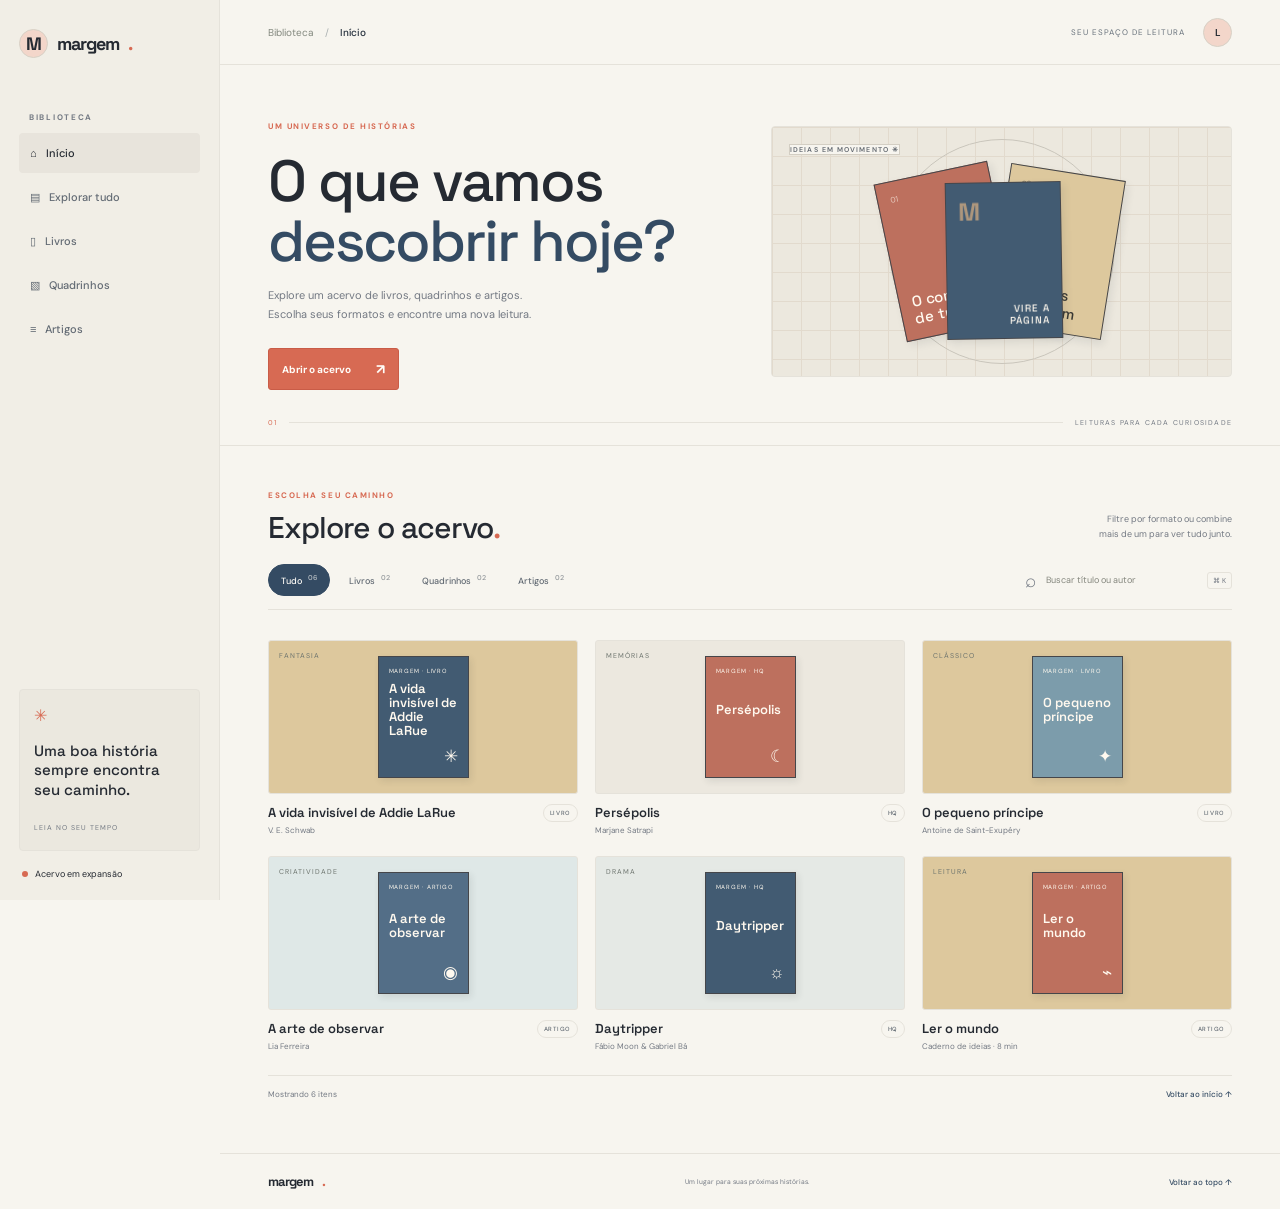
==== index.html @ 60005f60 "Add files via upload" ====
<!doctype html>
<html lang="pt-BR">
<head>
  <meta charset="utf-8">
  <meta name="viewport" content="width=device-width, initial-scale=1">
  <title>Margem — Biblioteca digital</title>
  <link rel="preconnect" href="https://fonts.googleapis.com">
  <link href="https://fonts.googleapis.com/css2?family=DM+Sans:wght@400;500;600;700&family=Space+Grotesk:wght@400;500;600;700&display=swap" rel="stylesheet">
  <link rel="stylesheet" href="style.css">
</head>
<body>
  <div class="layout">
    <aside class="sidebar">
      <a class="brand" href="#inicio">
        <b>M</b>
        margem<span>.</span>
      </a>
      <p class="side-label">BIBLIOTECA</p>
      <nav>
        <a class="active" href="#inicio">⌂ &nbsp; Início</a>
        <a href="#acervo">▤ &nbsp; Explorar tudo</a>
        <a href="#acervo" data-type="Livro">▯ &nbsp; Livros</a>
        <a href="#acervo" data-type="HQ">▧ &nbsp; Quadrinhos</a>
        <a href="#acervo" data-type="Artigo">≡ &nbsp; Artigos</a>
      </nav>
      <div class="side-note">
        <span>✳</span>
        <p>Uma boa história<br>sempre encontra<br>seu caminho.</p>
        <small>LEIA NO SEU TEMPO</small>
      </div>
      <small class="status"><i></i> Acervo em expansão</small>
    </aside>
    <main id="inicio">
      <header>
        <span>Biblioteca <i>/</i> <b>Início</b></span>
        <small>SEU ESPAÇO DE LEITURA</small>
        <button aria-label="Perfil">L</button>
      </header>
      <section class="hero">
        <div class="hero-copy">
          <small class="eyebrow">UM UNIVERSO DE HISTÓRIAS</small>
          <h1>O que vamos<br><em>descobrir hoje?</em></h1>
          <p>Explore um acervo de livros, quadrinhos e artigos.<br>Escolha seus formatos e encontre uma nova leitura.</p>
          <a class="primary" href="#acervo">Abrir o acervo <b>↗</b></a>
        </div>
        <div class="hero-art" aria-label="Livros ilustrados" role="img">
          <div class="grid"></div>
          <div class="ring"></div>
          <div class="book back">
            <small>01</small>
            <b>O começo<br>de tudo</b>
          </div>
          <div class="book mid">
            <small>02</small>
            <b>Histórias<br>que ficam</b>
          </div>
          <div class="book front">
            <small>M</small>
            <b>VIRE A<br>PÁGINA</b>
          </div>
          <small class="art-note">IDEIAS EM MOVIMENTO ✳</small>
        </div>
        <div class="hero-index"><span>01</span><i></i><span>LEITURAS PARA CADA CURIOSIDADE</span></div>
      </section>
      <section class="catalog" id="acervo">
        <div class="section-heading">
          <div>
            <small class="eyebrow">ESCOLHA SEU CAMINHO</small>
            <h2>Explore o acervo<span>.</span></h2>
          </div>
          <p>Filtre por formato ou combine<br>mais de um para ver tudo junto.</p>
        </div>
        <div class="tools">
          <div class="filters" role="group" aria-label="Filtrar por formato">
            <button class="selected" data-filter="Todos" aria-pressed="true">Tudo <sup>06</sup></button>
            <button data-filter="Livro" aria-pressed="false">Livros <sup>02</sup></button>
            <button data-filter="HQ" aria-pressed="false">Quadrinhos <sup>02</sup></button>
            <button data-filter="Artigo" aria-pressed="false">Artigos <sup>02</sup></button>
          </div>
          <label class="search">
            ⌕
            <input id="search" type="search" placeholder="Buscar título ou autor" aria-label="Buscar título ou autor">
            <kbd>⌘ K</kbd>
          </label>
        </div>
        <div id="active" class="active-filters"></div>
        <div id="catalog" class="cards" aria-live="polite"></div>
        <div id="empty" class="empty" hidden>
          <h3>Nenhuma leitura encontrada</h3>
          <p>Experimente outra busca ou limpe os filtros.</p>
          <button id="clear">Limpar filtros</button>
        </div>
        <div class="catalog-footer"><span id="count">Mostrando 6 itens</span><a href="#inicio">Voltar ao início ↑</a></div>
      </section>
      <footer><a class="brand" href="#inicio">margem<span>.</span></a><small>Um lugar para suas próximas histórias.</small><a href="#inicio">Voltar ao topo ↑</a></footer>
    </main>
  </div>
  <dialog id="dialog"><button class="close" aria-label="Fechar">×</button><div id="details"></div></dialog>
  <script src="script.js"></script>
</body>
</html>
---- style.css ----
:root {
  color-scheme: light;
  --bg: #f4f1e9;
  --panel: #fffdf8;
  --text: #222d3a;
  --muted: #68727c;
  --line: #deddd5;
  --accent: #e2755b;
  --sans: "DM Sans", Arial, sans-serif;
  --display: "Space Grotesk", Arial, sans-serif;
}

* {
  box-sizing: border-box;
}

html {
  scroll-behavior: smooth;
}

body {
  margin: 0;
  background: var(--bg);
  color: var(--text);
  font-family: var(--sans);
}

button, input {
  font: inherit;
}

.layout {
  min-height: 100vh;
}

.sidebar {
  position: fixed;
  inset: 0 auto 0 0;
  z-index: 3;
  width: 220px;
  padding: 29px 19px 20px;
  display: flex;
  flex-direction: column;
  background: #243b53;
  border-right: 1px solid var(--line);
}

.brand {
  display: flex;
  align-items: center;
  gap: 9px;
  color: var(--text);
  text-decoration: none;
  font: 700 18px var(--display);
  letter-spacing: -1px;
}

.brand b {
  width: 29px;
  height: 29px;
  display: grid;
  place-items: center;
  border-radius: 7px;
  background: var(--accent);
  color: #fffaf1;
}

.brand > span, footer .brand span {
  color: var(--accent);
}

.side-label {
  margin: 54px 0 11px 10px;
  color: #a4b3c0;
  font-size: 8px;
  font-weight: 700;
  letter-spacing: 1.7px;
}

nav {
  display: grid;
  gap: 4px;
}

nav a {
  padding: 12px 10px;
  border-radius: 4px;
  color: var(--muted);
  font-size: 11px;
  text-decoration: none;
}

nav a:hover {
  background: #304c67;
  color: var(--text);
}

nav a.active {
  background: #385571;
  color: var(--accent);
}

.side-note {
  margin-top: auto;
  padding: 15px 14px;
  border: 1px solid #53697d;
  border-radius: 5px;
  background: linear-gradient(140deg,#38526a,#2c4359);
}

.side-note span {
  color: var(--accent);
}

.side-note p {
  font: 500 15px/1.3 var(--display);
}

.side-note small {
  color: #c3ced4;
  font-size: 7px;
  letter-spacing: 1px;
}

.status {
  padding: 17px 3px 0;
  color: #cad4da;
  font-size: 9px;
}

.status i {
  display: inline-block;
  width: 6px;
  height: 6px;
  margin-right: 5px;
  border-radius: 50%;
  background: var(--accent);
}

main {
  margin-left: 220px;
}

header {
  height: 65px;
  padding: 0 48px;
  display: flex;
  align-items: center;
  justify-content: space-between;
  border-bottom: 1px solid var(--line);
  color: #83887e;
  font-size: 10px;
}

header i {
  margin: 0 8px;
  color: #aab0b0;
  font-style: normal;
}

header b {
  color: #222d3a;
  font-weight: 500;
}

header small {
  margin-left: auto;
  margin-right: 18px;
  color: #68727c;
  font-size: 8px;
  letter-spacing: 1px;
}

header button {
  width: 29px;
  height: 29px;
  border: 1px solid #d9b2a7;
  border-radius: 50%;
  background: #f5ddd5;
  color: var(--accent);
}

.hero {
  position: relative;
  max-width: 1250px;
  min-height: 371px;
  margin: auto;
  padding: 48px 48px 55px;
  display: grid;
  grid-template-columns: 1fr 1fr;
  align-items: center;
  gap: 42px;
}

.eyebrow {
  color: #596c78;
  font-size: 8px;
  font-weight: 700;
  letter-spacing: 1.55px;
}

h1 {
  margin: 17px 0 14px;
  font: 500 clamp(42px,4.6vw,58px)/1.04 var(--display);
  letter-spacing: -2.8px;
}

h1 em {
  color: var(--accent);
  font-style: normal;
}

.hero-copy p {
  margin-bottom: 23px;
  color: #68727c;
  font-size: 11px;
  line-height: 1.8;
}

.primary {
  display: inline-flex;
  align-items: center;
  gap: 25px;
  padding: 11px 13px;
  border-radius: 3px;
  background: var(--accent);
  color: #fffaf1;
  font-size: 10px;
  font-weight: 700;
  text-decoration: none;
}

.primary b {
  font-size: 14px;
}

.hero-art {
  position: relative;
  height: 251px;
  overflow: hidden;
  border: 1px solid #e3cec2;
  border-radius: 5px;
  background: #eadfd2;
}

.grid {
  position: absolute;
  inset: 0;
  opacity: .3;
  background-image: linear-gradient(#c9b9a6 1px,transparent 1px),linear-gradient(90deg,#c9b9a6 1px,transparent 1px);
  background-size: 29px 29px;
}

.ring {
  position: absolute;
  top: 12px;
  left: 50%;
  width: 225px;
  height: 225px;
  transform: translateX(-50%);
  border: 1px solid #c4a995;
  border-radius: 50%;
}

.book {
  position: absolute;
  top: 44px;
  width: 116px;
  height: 161px;
  padding: 12px;
  display: flex;
  flex-direction: column;
  justify-content: space-between;
  box-shadow: 3px 9px 22px #51483d40;
}

.book small {
  opacity: .65;
  font-size: 8px;
}

.book b {
  font: 500 15px/1.15 var(--display);
}

.back {
  left: calc(50% - 113px);
  transform: rotate(-12deg);
  background: #d98167;
  color: #fff2e6;
}

.mid {
  left: calc(50% - 4px);
  transform: rotate(9deg);
  background: #e7cda7;
  color: #473d31;
}

.front {
  z-index: 2;
  top: 55px;
  left: calc(50% - 56px);
  height: 157px;
  transform: rotate(-1deg);
  background: #35536d;
  color: #fff8e8;
}

.front small {
  color: var(--accent);
  font: 700 25px var(--display);
}

.front b {
  align-self: flex-end;
  text-align: right;
  font-size: 10px;
  letter-spacing: 1px;
}

.art-note {
  position: absolute;
  top: 17px;
  left: 17px;
  color: #6f7168;
  font-size: 7px;
  letter-spacing: 1.1px;
}

.hero-index {
  position: absolute;
  right: 48px;
  bottom: 18px;
  left: 48px;
  display: flex;
  align-items: center;
  gap: 12px;
  color: #85877e;
  font-size: 7px;
  letter-spacing: 1.2px;
}

.hero-index span:first-child {
  color: var(--accent);
}

.hero-index i {
  height: 1px;
  flex: 1;
  background: var(--line);
}

.catalog {
  max-width: 1250px;
  margin: auto;
  padding: 36px 48px 54px;
  border-top: 1px solid var(--line);
}

.section-heading {
  display: flex;
  justify-content: space-between;
  align-items: flex-end;
  margin-bottom: 20px;
}

h2 {
  margin: 8px 0 0;
  font: 500 30px/1.1 var(--display);
  letter-spacing: -1.3px;
}

h2 span {
  color: var(--accent);
}

.section-heading p {
  margin: 0 0 2px;
  color: #848a7d;
  font-size: 9px;
  line-height: 1.7;
  text-align: right;
}

.tools {
  display: flex;
  justify-content: space-between;
  align-items: center;
  padding-bottom: 13px;
  border-bottom: 1px solid var(--line);
}

.filters {
  display: flex;
  gap: 6px;
}

.filters button {
  padding: 8px 12px;
  border: 1px solid transparent;
  border-radius: 3px;
  background: transparent;
  color: #68727c;
  font-size: 9px;
  cursor: pointer;
}

.filters button:hover {
  border-color: #d8c5bb;
  color: var(--text);
}

.filters button.selected {
  border-color: var(--accent);
  background: var(--accent);
  color: #fff8ed;
}

.filters sup {
  margin-left: 4px;
  font-size: 7px;
  opacity: .7;
}

.search {
  display: flex;
  align-items: center;
  gap: 8px;
  color: #68727c;
  font-size: 19px;
}

.search input {
  width: 155px;
  border: 0;
  outline: 0;
  background: transparent;
  color: var(--text);
  font-size: 9px;
}

.search input::placeholder {
  color: #85877e;
}

kbd {
  padding: 3px 5px;
  border: 1px solid #d9d7ce;
  border-radius: 3px;
  color: #737a7d;
  font: 7px var(--sans);
}

.active-filters {
  min-height: 23px;
  padding-top: 8px;
  color: #b94f3d;
  font-size: 8px;
}

.cards {
  display: grid;
  grid-template-columns: repeat(3,minmax(0,1fr));
  gap: 21px 17px;
  padding-top: 7px;
}

.card {
  min-width: 0;
  cursor: pointer;
  animation: rise .25s ease both;
}

.card-art {
  position: relative;
  height: 154px;
  overflow: hidden;
  display: grid;
  place-items: center;
  border: 1px solid #e2ddd2;
  transition: .2s;
}

.card:hover .card-art {
  transform: translateY(-3px);
  border-color: #d28570;
}

.cover {
  width: 91px;
  height: 122px;
  padding: 10px;
  display: flex;
  flex-direction: column;
  justify-content: space-between;
  box-shadow: 4px 7px 16px #51483d40;
  transition: .2s;
}

.card:hover .cover {
  transform: rotate(-2deg) scale(1.03);
}

.cover small {
  font-size: 6px;
  letter-spacing: .8px;
}

.cover strong {
  font: 600 13px/1.08 var(--display);
}

.cover i {
  align-self: flex-end;
  font-style: normal;
  font-size: 17px;
}

.kind {
  position: absolute;
  top: 10px;
  left: 10px;
  color: #6d746e;
  font-size: 7px;
  letter-spacing: 1px;
}

.card-info {
  display: flex;
  align-items: flex-start;
  justify-content: space-between;
  gap: 8px;
  padding-top: 10px;
}

.card-title {
  margin: 0 0 4px;
  overflow: hidden;
  color: #243b53;
  font: 500 13px var(--display);
  text-overflow: ellipsis;
  white-space: nowrap;
}

.card-author {
  margin: 0;
  color: #68727c;
  font-size: 8px;
}

.card-type {
  flex-shrink: 0;
  padding: 4px 6px;
  border: 1px solid #ded7cc;
  border-radius: 2px;
  color: #687476;
  font-size: 6px;
  letter-spacing: .7px;
  text-transform: uppercase;
}

.arrow {
  display: none;
  color: var(--accent);
}

.card:hover .arrow {
  display: block;
}

.empty {
  padding: 48px 12px;
  color: var(--muted);
  text-align: center;
}

.empty h3 {
  color: var(--text);
  font: 500 19px var(--display);
}

.empty p {
  font-size: 10px;
}

.empty button {
  border: 0;
  border-bottom: 1px solid var(--accent);
  background: transparent;
  color: var(--accent);
  font-size: 9px;
  cursor: pointer;
}

.catalog-footer, footer {
  display: flex;
  justify-content: space-between;
  align-items: center;
}

.catalog-footer {
  margin-top: 24px;
  padding-top: 13px;
  border-top: 1px solid var(--line);
  color: #68727c;
  font-size: 8px;
}

.catalog-footer a, footer > a:last-child {
  color: #a6b196;
  font-size: 8px;
  text-decoration: none;
}

footer {
  padding: 19px 48px;
  border-top: 1px solid var(--line);
  color: #747b70;
  font-size: 8px;
}

footer .brand {
  color: #243b53;
  font-size: 13px;
}

dialog {
  width: min(470px,calc(100% - 32px));
  padding: 31px;
  border: 1px solid #394031;
  border-radius: 5px;
  background: #2c4359;
  color: var(--text);
}

dialog::backdrop {
  background: #243b5380;
}

.close {
  position: absolute;
  top: 7px;
  right: 12px;
  border: 0;
  background: transparent;
  color: #68727c;
  font-size: 27px;
  cursor: pointer;
}

.detail {
  display: grid;
  grid-template-columns: 113px 1fr;
  align-items: center;
  gap: 22px;
}

.detail-cover {
  min-height: 157px;
  display: grid;
  place-items: center;
  padding: 12px;
  font: 600 18px var(--display);
  text-align: center;
  box-shadow: 5px 8px 20px #51483d40;
}

.detail h3 {
  font: 500 21px var(--display);
}

.detail p {
  color: #68727c;
  font-size: 10px;
  line-height: 1.7;
}

.detail small {
  color: var(--accent);
  font-size: 7px;
  letter-spacing: 1px;
  text-transform: uppercase;
}

@keyframes rise {
  from {
    opacity: 0;
    transform: translateY(5px);
  }

  to {
    opacity: 1;
    transform: none;
  }

}

@media (max-width: 900px) {
  .sidebar {
    width: 190px;
  }

  main {
    margin-left: 190px;
  }

  header, .hero, .catalog, footer {
    padding-right: 28px;
    padding-left: 28px;
  }

  .hero {
    gap: 24px;
  }

  h1 {
    font-size: 45px;
  }

  .hero-index {
    right: 28px;
    left: 28px;
  }

  .cards {
    gap: 18px 12px;
  }

}

@media (max-width: 680px) {
  .sidebar {
    position: static;
    width: auto;
    padding: 14px 19px;
    border-right: 0;
    border-bottom: 1px solid var(--line);
  }

  .sidebar .brand {
    margin-bottom: 12px;
  }

  .side-label, .side-note, .status {
    display: none;
  }

  nav {
    display: flex;
    gap: 3px;
    overflow-x: auto;
  }

  nav a {
    flex: 0 0 auto;
    padding: 10px 8px;
    font-size: 9px;
  }

  main {
    margin-left: 0;
  }

  header {
    height: 50px;
    padding: 0 20px;
  }

  header small {
    display: none;
  }

  .hero {
    grid-template-columns: 1fr;
    gap: 20px;
    padding: 35px 20px 53px;
  }

  h1 {
    font-size: 49px;
  }

  .hero-art {
    height: 218px;
  }

  .hero-index {
    right: 20px;
    left: 20px;
  }

  .catalog {
    padding: 30px 20px 39px;
  }

  .section-heading > p {
    display: none;
  }

  h2 {
    font-size: 27px;
  }

  .tools {
    align-items: flex-start;
    flex-direction: column;
    gap: 12px;
  }

  .filters {
    width: 100%;
    gap: 2px;
  }

  .filters button {
    padding: 8px 9px;
    font-size: 8px;
  }

  .search {
    align-self: flex-end;
    margin-top: -2px;
  }

  .cards {
    grid-template-columns: repeat(2,minmax(0,1fr));
    gap: 18px 12px;
  }

  .card-art {
    height: 139px;
  }

  .cover {
    width: 82px;
    height: 111px;
  }

  footer {
    padding: 16px 20px;
  }

  footer > small {
    display: none;
  }

}

@media (max-width: 370px) {
  nav a {
    padding: 10px 6px;
    font-size: 8px;
  }

  h1 {
    font-size: 43px;
  }

  .filters button {
    padding: 8px 7px;
  }

  .card-title {
    font-size: 11px;
  }

}

/* Ajuste minimalista: traços leves e poucos acentos */
:root {
  --bg: #f7f5ef;
  --panel: #fffdf8;
  --text: #252a32;
  --muted: #737983;
  --line: #e5e2da;
  --accent: #d76a53;
  --navy: #344b63;
}

body {
  background: var(--bg);
  background-image: none;
}

.sidebar {
  background: #f1eee6;
  border-right: 1px solid var(--line);
}

.brand,
.side-note p,
nav a,
.status {
  color: var(--text);
}

.brand b,
header button {
  border: 1px solid #d7d1c6;
  border-radius: 50%;
  background: #f3d6ca;
  color: var(--text);
  box-shadow: none;
}

.brand > span,
footer .brand span {
  color: var(--accent);
}

.side-label,
.side-note small {
  color: var(--muted);
}

nav a {
  border: 1px solid transparent;
  border-radius: 4px;
  color: #626a73;
  font-weight: 500;
}

nav a:hover,
nav a.active {
  border-color: transparent;
  background: #e8e4dc;
  color: var(--text);
  box-shadow: none;
}

.side-note {
  border: 1px solid var(--line);
  border-radius: 4px;
  background: #ebe8df;
  box-shadow: none;
}

.side-note span,
.status i {
  color: var(--accent);
}

.status i {
  border: 0;
  background: var(--accent);
}

header {
  border-bottom: 1px solid var(--line);
  background: var(--bg);
}

header button {
  font-weight: 600;
}

.eyebrow {
  color: var(--accent);
}

h1,
h2,
.detail h3 {
  color: var(--text);
  font-family: var(--display);
  font-weight: 500;
  text-transform: none;
}

h1 {
  letter-spacing: -2px;
}

h1 em {
  color: var(--navy);
  text-shadow: none;
}

.hero-copy p,
.section-heading p {
  color: var(--muted);
}

.primary {
  border: 1px solid #c95c47;
  border-radius: 3px;
  background: var(--accent);
  color: #fffdf8;
  box-shadow: none;
  text-transform: none;
}

.primary:hover {
  transform: translateY(-1px);
  background: #c95c47;
  box-shadow: none;
}

.hero-art {
  border: 1px solid var(--line);
  border-radius: 4px;
  background: #ece8df;
  background-image: none;
  box-shadow: none;
}

.ring {
  border: 1px solid #c9c5bb;
  border-style: solid;
}

.book {
  border: 1px solid #45464a;
  box-shadow: 3px 4px 8px #252a3218;
}

.back {
  background: #bd705e;
  color: #fff9ef;
}

.mid {
  background: #ddc89d;
  color: #393833;
}

.front {
  background: #425b72;
  color: #fff9ef;
}

.front small {
  color: #e9b883;
}

.art-note {
  border: 1px solid #d3cec3;
  background: #f7f5ef;
  color: #656b72;
  font-weight: 600;
}

.hero-index {
  color: var(--muted);
}

.catalog {
  border-top: 1px solid var(--line);
  background: var(--bg);
}

h2 {
  letter-spacing: -1px;
}

.tools,
.catalog-footer {
  border-color: var(--line);
}

.filters button {
  border: 1px solid transparent;
  border-radius: 20px;
  color: #626a73;
  font-weight: 500;
}

.filters button:hover {
  border-color: #d8d4cb;
  background: #efede6;
  color: var(--text);
}

.filters button.selected {
  border-color: var(--navy);
  background: var(--navy);
  color: #fffdf8;
  box-shadow: none;
}

.search {
  color: var(--muted);
}

.search input {
  color: var(--text);
}

kbd {
  border: 1px solid var(--line);
  border-radius: 3px;
  background: transparent;
  color: var(--muted);
}

.active-filters {
  color: var(--accent);
  font-weight: 500;
}

.card-art {
  border: 1px solid var(--line);
  border-radius: 3px;
  background-image: none;
  box-shadow: none;
}

.card:hover .card-art {
  transform: translateY(-2px);
  border-color: #c7c2b7;
  box-shadow: none;
}

.cover {
  border: 1px solid #45464a;
  box-shadow: 2px 3px 7px #252a321c;
}

.card-title {
  color: var(--text);
  font-weight: 600;
}

.card-author {
  color: var(--muted);
}

.card-type {
  border: 1px solid var(--line);
  border-radius: 12px;
  background: transparent;
  color: #626a73;
  font-weight: 500;
}

.arrow {
  color: var(--accent);
}

.catalog-footer {
  color: var(--muted);
}

.catalog-footer a,
footer > a:last-child {
  color: var(--navy);
  font-weight: 500;
}

footer {
  border-top: 1px solid var(--line);
  color: var(--muted);
}

footer .brand {
  color: var(--text);
}

dialog {
  border: 1px solid #d7d3ca;
  border-radius: 5px;
  background: var(--panel);
  box-shadow: 0 12px 35px #252a3226;
}

dialog::backdrop {
  background: #252a3275;
}

.close {
  color: var(--muted);
}

.detail p {
  color: var(--muted);
}

.detail small {
  color: var(--accent);
  font-weight: 600;
}


.pdf-link {
  display: inline-flex;
  align-items: center;
  gap: 14px;
  margin-top: 5px;
  padding: 10px 13px;
  border: 1px solid var(--navy);
  border-radius: 3px;
  background: var(--navy);
  color: #fffdf8;
  font: 600 10px var(--sans);
  text-decoration: none;
  cursor: pointer;
}

.pdf-link span {
  font-size: 13px;
}

.pdf-link.unavailable {
  border-color: var(--line);
  background: #efede6;
  color: var(--muted);
  cursor: not-allowed;
}


.cover-image,
.detail-cover img {
  width: 100%;
  height: 100%;
  display: block;
  object-fit: cover;
}

.cover.has-image {
  padding: 0;
  overflow: hidden;
}

.detail-cover.has-image {
  padding: 0;
  overflow: hidden;
}



.reading-progress {
  margin: 16px 0 10px;
  padding: 12px;
  border: 1px solid var(--line);
  border-radius: 4px;
  background: #f7f5ef;
}

.reading-progress > label {
  display: block;
  margin-bottom: 8px;
  color: var(--text);
  font-size: 10px;
  font-weight: 600;
}

.page-controls {
  display: flex;
  align-items: center;
  gap: 7px;
}

.page-controls button {
  width: 40px;
  height: 40px;
  border: 1px solid var(--line);
  border-radius: 4px;
  background: var(--panel);
  color: var(--navy);
  font-size: 20px;
  cursor: pointer;
  touch-action: manipulation;
}

.page-controls button:hover {
  border-color: var(--accent);
}

.page-controls input {
  width: 76px;
  height: 40px;
  border: 1px solid var(--line);
  border-radius: 4px;
  background: var(--panel);
  color: var(--text);
  font-size: 16px;
  text-align: center;
}

.page-total {
  color: var(--muted);
  font-size: 11px;
}

.reading-progress > small {
  display: block;
  margin-top: 8px;
  color: var(--muted);
  font-size: 8px;
}


.page-controls button:disabled,
.page-controls input:disabled {
  opacity: .45;
  cursor: not-allowed;
}
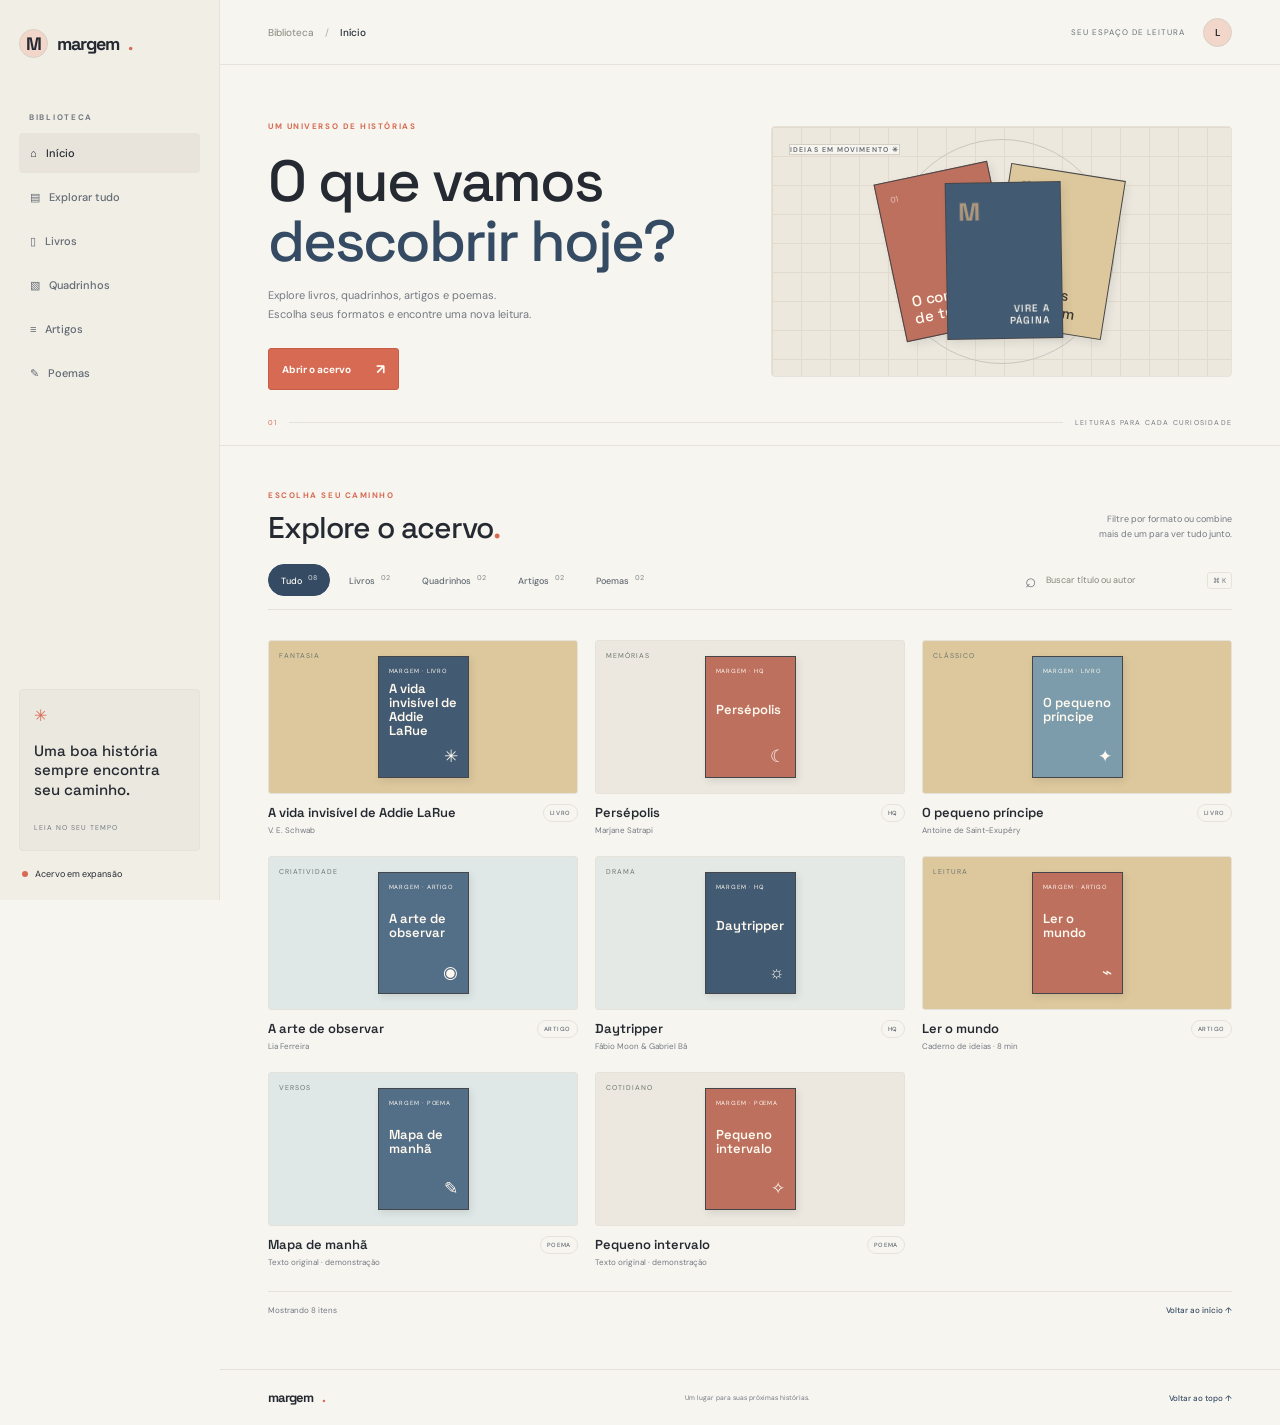
==== commit 889720b1: "site 0.2" ====
--- a/index.html
+++ b/index.html
@@ -22,6 +22,7 @@
         <a href="#acervo" data-type="Livro">▯ &nbsp; Livros</a>
         <a href="#acervo" data-type="HQ">▧ &nbsp; Quadrinhos</a>
         <a href="#acervo" data-type="Artigo">≡ &nbsp; Artigos</a>
+        <a href="#acervo" data-type="Poema">✎ &nbsp; Poemas</a>
       </nav>
       <div class="side-note">
         <span>✳</span>
@@ -40,7 +41,7 @@
         <div class="hero-copy">
           <small class="eyebrow">UM UNIVERSO DE HISTÓRIAS</small>
           <h1>O que vamos<br><em>descobrir hoje?</em></h1>
-          <p>Explore um acervo de livros, quadrinhos e artigos.<br>Escolha seus formatos e encontre uma nova leitura.</p>
+          <p>Explore livros, quadrinhos, artigos e poemas.<br>Escolha seus formatos e encontre uma nova leitura.</p>
           <a class="primary" href="#acervo">Abrir o acervo <b>↗</b></a>
         </div>
         <div class="hero-art" aria-label="Livros ilustrados" role="img">
@@ -72,10 +73,11 @@
         </div>
         <div class="tools">
           <div class="filters" role="group" aria-label="Filtrar por formato">
-            <button class="selected" data-filter="Todos" aria-pressed="true">Tudo <sup>06</sup></button>
+            <button class="selected" data-filter="Todos" aria-pressed="true">Tudo <sup>08</sup></button>
             <button data-filter="Livro" aria-pressed="false">Livros <sup>02</sup></button>
             <button data-filter="HQ" aria-pressed="false">Quadrinhos <sup>02</sup></button>
             <button data-filter="Artigo" aria-pressed="false">Artigos <sup>02</sup></button>
+            <button data-filter="Poema" aria-pressed="false">Poemas <sup>02</sup></button>
           </div>
           <label class="search">
             ⌕
--- a/style.css
+++ b/style.css
@@ -1296,3 +1296,231 @@
   opacity: .45;
   cursor: not-allowed;
 }
+.reading-progress {
+  position: absolute;
+  right: 18px;
+  bottom: 14px;
+  width: max-content;
+  margin: 0;
+  padding: 8px 10px;
+  display: grid;
+  grid-template-columns: auto auto;
+  align-items: center;
+  gap: 6px 10px;
+}
+
+#details {
+  position: relative;
+  padding-bottom: 100px;
+}
+
+dialog {
+  max-height: calc(100vh - 32px);
+  overflow: auto;
+}
+
+.reading-progress > label {
+  margin: 0;
+}
+
+.reading-progress > small {
+  grid-column: 1 / -1;
+  margin-top: 0;
+}
+
+.page-controls button {
+  width: 36px;
+  height: 36px;
+}
+
+.page-controls input {
+  width: 64px;
+  height: 36px;
+}
+
+@media (max-width: 480px) {
+  dialog {
+    padding: 25px 20px;
+  }
+
+  .reading-progress {
+    right: 12px;
+    bottom: 10px;
+    gap: 5px 8px;
+  }
+
+  .page-controls button {
+    width: 40px;
+    height: 40px;
+  }
+
+  .page-controls input {
+    width: 60px;
+    height: 40px;
+  }
+}
+
+
+#details {
+  padding-bottom: 0;
+}
+
+.detail-actions {
+  grid-column: 1 / -1;
+  display: flex;
+  justify-content: space-between;
+  align-items: center;
+  gap: 8px;
+  margin-top: 4px;
+}
+
+.detail-actions .pdf-link {
+  flex: 0 0 auto;
+  margin: 0;
+  padding: 8px 10px;
+  gap: 8px;
+  font-size: 9px;
+}
+
+.reading-progress {
+  position: static;
+  width: auto;
+  margin: 0;
+  padding: 0;
+  display: flex;
+  align-items: center;
+  gap: 5px;
+  border: 0;
+  background: transparent;
+}
+
+.reading-progress > label {
+  margin: 0;
+  font-size: 8px;
+  white-space: nowrap;
+}
+
+.reading-progress > small {
+  display: none;
+}
+
+.page-controls {
+  gap: 3px;
+}
+
+.page-controls button {
+  width: 30px;
+  height: 30px;
+  font-size: 17px;
+}
+
+.page-controls input {
+  width: 44px;
+  height: 30px;
+  padding: 2px;
+  font-size: 13px;
+}
+
+@media (max-width: 480px) {
+  .detail-actions {
+    gap: 4px;
+  }
+
+  .detail-actions .pdf-link {
+    padding: 7px 8px;
+    gap: 6px;
+    font-size: 8px;
+  }
+
+  .reading-progress {
+    gap: 3px;
+  }
+
+  .page-controls button {
+    width: 32px;
+    height: 36px;
+  }
+
+  .page-controls input {
+    width: 42px;
+    height: 36px;
+  }
+}
+
+@media (max-width: 380px) {
+  .page-total {
+    display: none;
+  }
+}
+@media (max-width: 600px) {
+  dialog {
+    width: calc(100vw - 20px);
+    max-width: 520px;
+    max-height: calc(100dvh - 20px);
+    padding: 22px 16px 18px;
+    overflow-y: auto;
+  }
+
+  #details {
+    padding-bottom: 0;
+  }
+
+  .detail {
+    grid-template-columns: 76px minmax(0, 1fr);
+    align-items: start;
+    gap: 10px;
+  }
+
+  .detail-cover {
+    width: 76px;
+    min-height: 108px;
+    height: 108px;
+    padding: 6px;
+    font-size: 13px;
+  }
+
+  .detail h3 {
+    margin: 5px 0;
+    font-size: 17px;
+    line-height: 1.15;
+  }
+
+  .detail p {
+    margin: 5px 0;
+    font-size: 9px;
+    line-height: 1.4;
+  }
+
+  .detail small {
+    font-size: 7px;
+  }
+
+  .detail-actions {
+    gap: 5px;
+    margin-top: 10px;
+  }
+
+  .detail-actions .pdf-link {
+    padding: 7px 8px;
+    font-size: 8px;
+  }
+
+  .reading-progress > label {
+    font-size: 8px;
+  }
+
+  .page-controls button {
+    width: 32px;
+    height: 36px;
+  }
+
+  .page-controls input {
+    width: 40px;
+    height: 36px;
+  }
+}
+
+
+.detail .poem-text {
+  white-space: pre-line;
+}
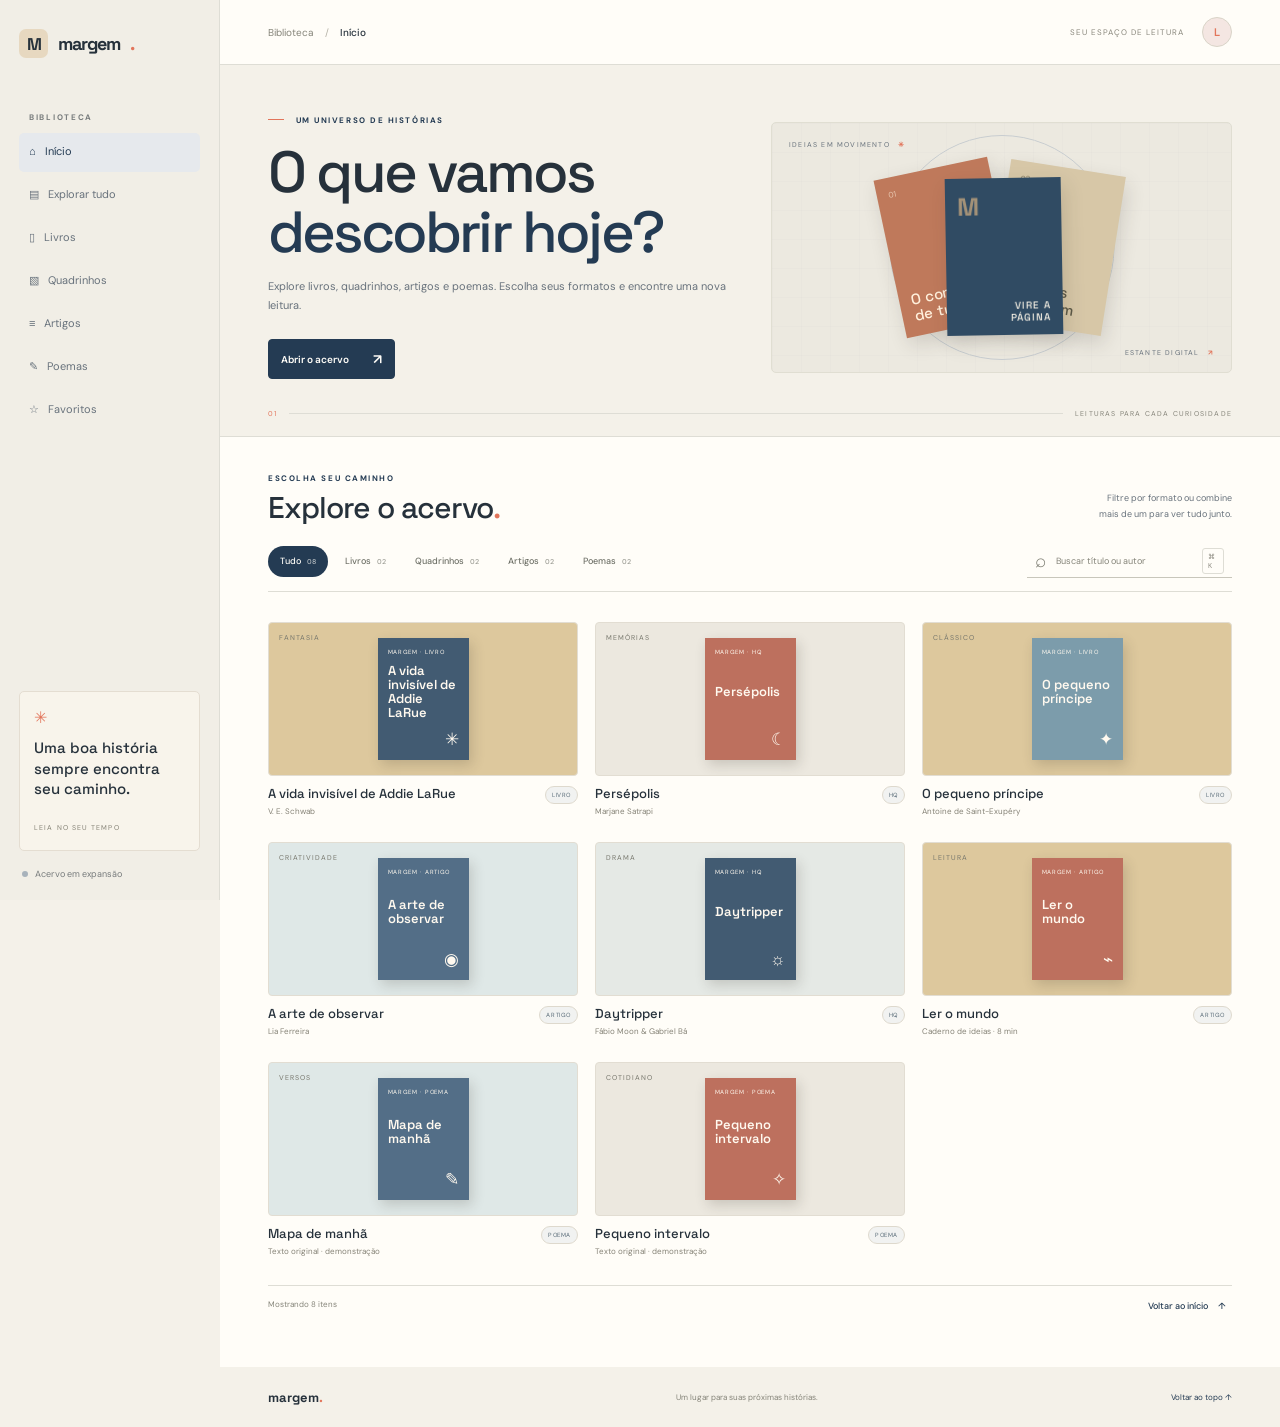
==== commit 148df20e: "versão 0.22" ====
--- a/index.html
+++ b/index.html
@@ -1,103 +1,116 @@
 <!doctype html>
 <html lang="pt-BR">
-<head>
-  <meta charset="utf-8">
-  <meta name="viewport" content="width=device-width, initial-scale=1">
-  <title>Margem — Biblioteca digital</title>
-  <link rel="preconnect" href="https://fonts.googleapis.com">
-  <link href="https://fonts.googleapis.com/css2?family=DM+Sans:wght@400;500;600;700&family=Space+Grotesk:wght@400;500;600;700&display=swap" rel="stylesheet">
-  <link rel="stylesheet" href="style.css">
-</head>
-<body>
-  <div class="layout">
-    <aside class="sidebar">
-      <a class="brand" href="#inicio">
-        <b>M</b>
-        margem<span>.</span>
-      </a>
-      <p class="side-label">BIBLIOTECA</p>
-      <nav>
-        <a class="active" href="#inicio">⌂ &nbsp; Início</a>
-        <a href="#acervo">▤ &nbsp; Explorar tudo</a>
-        <a href="#acervo" data-type="Livro">▯ &nbsp; Livros</a>
-        <a href="#acervo" data-type="HQ">▧ &nbsp; Quadrinhos</a>
-        <a href="#acervo" data-type="Artigo">≡ &nbsp; Artigos</a>
-        <a href="#acervo" data-type="Poema">✎ &nbsp; Poemas</a>
-      </nav>
-      <div class="side-note">
-        <span>✳</span>
-        <p>Uma boa história<br>sempre encontra<br>seu caminho.</p>
-        <small>LEIA NO SEU TEMPO</small>
-      </div>
-      <small class="status"><i></i> Acervo em expansão</small>
-    </aside>
-    <main id="inicio">
-      <header>
-        <span>Biblioteca <i>/</i> <b>Início</b></span>
-        <small>SEU ESPAÇO DE LEITURA</small>
-        <button aria-label="Perfil">L</button>
-      </header>
-      <section class="hero">
-        <div class="hero-copy">
-          <small class="eyebrow">UM UNIVERSO DE HISTÓRIAS</small>
-          <h1>O que vamos<br><em>descobrir hoje?</em></h1>
-          <p>Explore livros, quadrinhos, artigos e poemas.<br>Escolha seus formatos e encontre uma nova leitura.</p>
-          <a class="primary" href="#acervo">Abrir o acervo <b>↗</b></a>
+  <head>
+    <meta charset="utf-8">
+    <meta name="viewport" content="width=device-width, initial-scale=1">
+    <meta name="theme-color" content="#f5f1e8">
+    <title>Margem — Biblioteca digital</title>
+    <link rel="preconnect" href="https://fonts.googleapis.com">
+    <link rel="preconnect" href="https://fonts.gstatic.com" crossorigin>
+    <link href="https://fonts.googleapis.com/css2?family=DM+Sans:wght@400;500;600;700&family=Space+Grotesk:wght@400;500;600;700&display=swap" rel="stylesheet">
+    <link rel="stylesheet" href="style.css">
+  </head>
+  <body>
+    <div class="layout">
+      <aside class="sidebar" aria-label="Navegação da biblioteca">
+        <a class="brand" href="#inicio"><b>M</b> margem<span>.</span></a>
+        <p class="side-label">BIBLIOTECA</p>
+        <nav>
+          <a class="nav-item active" href="#inicio" data-view="home">⌂ &nbsp; Início</a>
+          <a class="nav-item" href="#acervo" data-view="all">▤ &nbsp; Explorar tudo</a>
+          <a class="nav-item" href="#acervo" data-type="Livro">▯ &nbsp; Livros</a>
+          <a class="nav-item" href="#acervo" data-type="HQ">▧ &nbsp; Quadrinhos</a>
+          <a class="nav-item" href="#acervo" data-type="Artigo">≡ &nbsp; Artigos</a>
+          <a class="nav-item" href="#acervo" data-type="Poema">✎ &nbsp; Poemas</a>
+          <a class="nav-item" href="#acervo" data-view="favorites">☆ &nbsp; Favoritos</a>
+        </nav>
+        <div class="side-note">
+          <span>✳</span>
+          <p>Uma boa história<br>sempre encontra<br>seu caminho.</p>
+          <small>LEIA NO SEU TEMPO</small>
         </div>
-        <div class="hero-art" aria-label="Livros ilustrados" role="img">
-          <div class="grid"></div>
-          <div class="ring"></div>
-          <div class="book back">
-            <small>01</small>
-            <b>O começo<br>de tudo</b>
+        <small class="status"><i></i> Acervo em expansão</small>
+      </aside>
+
+      <main id="inicio">
+        <header class="topbar">
+          <div class="breadcrumb">Biblioteca <span>/</span> <strong>Início</strong></div>
+          <div class="topbar-actions">
+            <span class="date-label">SEU ESPAÇO DE LEITURA</span>
+            <button class="avatar" type="button" aria-label="Perfil">L</button>
           </div>
-          <div class="book mid">
-            <small>02</small>
-            <b>Histórias<br>que ficam</b>
+        </header>
+
+        <section class="welcome">
+          <div class="welcome-copy">
+            <div class="overline"><span></span> UM UNIVERSO DE HISTÓRIAS</div>
+            <h1>O que vamos<br><em>descobrir hoje?</em></h1>
+            <p>Explore livros, quadrinhos, artigos e poemas. Escolha seus formatos e encontre uma nova leitura.</p>
+            <a href="#acervo" class="primary-link">Abrir o acervo <span>↗</span></a>
           </div>
-          <div class="book front">
-            <small>M</small>
-            <b>VIRE A<br>PÁGINA</b>
+          <div class="welcome-visual" role="img" aria-label="Ilustração de livros">
+            <div class="visual-grid"></div>
+            <div class="visual-ring"></div>
+            <div class="floating-label label-top">IDEIAS EM MOVIMENTO <b>✳</b></div>
+            <div class="stack stack-back"><span>01</span><i>O começo<br>de tudo</i></div>
+            <div class="stack stack-mid"><span>02</span><i>Histórias<br>que ficam</i></div>
+            <div class="stack stack-front"><span>M</span><i>VIRE A<br>PÁGINA</i></div>
+            <div class="floating-label label-bottom">ESTANTE DIGITAL <b>↗</b></div>
           </div>
-          <small class="art-note">IDEIAS EM MOVIMENTO ✳</small>
-        </div>
-        <div class="hero-index"><span>01</span><i></i><span>LEITURAS PARA CADA CURIOSIDADE</span></div>
-      </section>
-      <section class="catalog" id="acervo">
-        <div class="section-heading">
-          <div>
-            <small class="eyebrow">ESCOLHA SEU CAMINHO</small>
-            <h2>Explore o acervo<span>.</span></h2>
+          <div class="welcome-index"><span>01</span><i></i><span>LEITURAS PARA CADA CURIOSIDADE</span></div>
+        </section>
+
+        <section class="catalog-section" id="acervo">
+          <div class="section-topline">
+            <div>
+              <div class="overline">ESCOLHA SEU CAMINHO</div>
+              <h2>Explore o acervo<span>.</span></h2>
+            </div>
+            <p>Filtre por formato ou combine<br>mais de um para ver tudo junto.</p>
           </div>
-          <p>Filtre por formato ou combine<br>mais de um para ver tudo junto.</p>
-        </div>
-        <div class="tools">
-          <div class="filters" role="group" aria-label="Filtrar por formato">
-            <button class="selected" data-filter="Todos" aria-pressed="true">Tudo <sup>08</sup></button>
-            <button data-filter="Livro" aria-pressed="false">Livros <sup>02</sup></button>
-            <button data-filter="HQ" aria-pressed="false">Quadrinhos <sup>02</sup></button>
-            <button data-filter="Artigo" aria-pressed="false">Artigos <sup>02</sup></button>
-            <button data-filter="Poema" aria-pressed="false">Poemas <sup>02</sup></button>
+
+          <div class="catalog-controls">
+            <div class="filters" role="group" aria-label="Filtrar por formato">
+              <button class="filter-button selected" type="button" data-filter="Todos" aria-pressed="true">Tudo <span>08</span></button>
+              <button class="filter-button" type="button" data-filter="Livro" aria-pressed="false">Livros <span>02</span></button>
+              <button class="filter-button" type="button" data-filter="HQ" aria-pressed="false">Quadrinhos <span>02</span></button>
+              <button class="filter-button" type="button" data-filter="Artigo" aria-pressed="false">Artigos <span>02</span></button>
+              <button class="filter-button" type="button" data-filter="Poema" aria-pressed="false">Poemas <span>02</span></button>
+            </div>
+            <label class="search-box">
+              <span aria-hidden="true">⌕</span>
+              <input id="search" type="search" placeholder="Buscar título ou autor" aria-label="Buscar título ou autor">
+              <kbd>⌘ K</kbd>
+            </label>
           </div>
-          <label class="search">
-            ⌕
-            <input id="search" type="search" placeholder="Buscar título ou autor" aria-label="Buscar título ou autor">
-            <kbd>⌘ K</kbd>
-          </label>
-        </div>
-        <div id="active" class="active-filters"></div>
-        <div id="catalog" class="cards" aria-live="polite"></div>
-        <div id="empty" class="empty" hidden>
-          <h3>Nenhuma leitura encontrada</h3>
-          <p>Experimente outra busca ou limpe os filtros.</p>
-          <button id="clear">Limpar filtros</button>
-        </div>
-        <div class="catalog-footer"><span id="count">Mostrando 6 itens</span><a href="#inicio">Voltar ao início ↑</a></div>
-      </section>
-      <footer><a class="brand" href="#inicio">margem<span>.</span></a><small>Um lugar para suas próximas histórias.</small><a href="#inicio">Voltar ao topo ↑</a></footer>
-    </main>
-  </div>
-  <dialog id="dialog"><button class="close" aria-label="Fechar">×</button><div id="details"></div></dialog>
-  <script src="script.js"></script>
-</body>
+
+          <div id="active" class="active-filters" aria-live="polite"></div>
+          <div id="catalog" class="catalog-grid" aria-live="polite"></div>
+          <div id="empty" class="empty-state" hidden>
+            <span>⌕</span>
+            <h3>Nenhuma leitura encontrada</h3>
+            <p>Experimente outra busca ou limpe os filtros.</p>
+            <button id="clear" type="button">Limpar filtros</button>
+          </div>
+          <div class="catalog-footer">
+            <span id="count">Mostrando 8 itens</span>
+            <button id="show-more" type="button">Voltar ao início <span>↑</span></button>
+          </div>
+        </section>
+
+        <footer>
+          <a class="footer-brand" href="#inicio">margem<span>.</span></a>
+          <span>Um lugar para suas próximas histórias.</span>
+          <a href="#inicio">Voltar ao topo ↑</a>
+        </footer>
+      </main>
+    </div>
+
+    <dialog id="dialog" class="item-dialog">
+      <button id="favorite-toggle" class="favorite-toggle" type="button" aria-label="Adicionar aos favoritos" aria-pressed="false">☆</button>
+      <button class="close" type="button" aria-label="Fechar">×</button>
+      <div id="details"></div>
+    </dialog>
+    <script src="script.js"></script>
+  </body>
 </html>
--- a/style.css
+++ b/style.css
@@ -1,37 +1,23 @@
 :root {
   color-scheme: light;
-  --bg: #f4f1e9;
-  --panel: #fffdf8;
-  --text: #222d3a;
-  --muted: #68727c;
-  --line: #deddd5;
-  --accent: #e2755b;
+  --bg: #f4f1e8;
+  --surface: #fffdf8;
+  --panel: #f1eee6;
+  --text: #262922;
+  --muted: #77776d;
+  --olive: #58634a;
+  --accent: #b97557;
+  --line: #dedbcf;
+  --display: "Space Grotesk", Arial, sans-serif;
   --sans: "DM Sans", Arial, sans-serif;
-  --display: "Space Grotesk", Arial, sans-serif;
-}
-
-* {
-  box-sizing: border-box;
-}
-
-html {
-  scroll-behavior: smooth;
-}
-
-body {
-  margin: 0;
-  background: var(--bg);
-  color: var(--text);
-  font-family: var(--sans);
-}
-
-button, input {
-  font: inherit;
-}
-
-.layout {
-  min-height: 100vh;
-}
+}
+
+* { box-sizing: border-box; }
+html { scroll-behavior: smooth; }
+body { margin: 0; background: var(--bg); color: var(--text); font-family: var(--sans); -webkit-font-smoothing: antialiased; }
+button, input { font: inherit; }
+button:focus-visible, a:focus-visible, input:focus-visible { outline: 2px solid #9b8b70; outline-offset: 3px; }
+.layout { min-height: 100vh; }
 
 .sidebar {
   position: fixed;
@@ -41,1486 +27,279 @@
   padding: 29px 19px 20px;
   display: flex;
   flex-direction: column;
-  background: #243b53;
+  background: var(--panel);
   border-right: 1px solid var(--line);
 }
 
-.brand {
-  display: flex;
-  align-items: center;
-  gap: 9px;
-  color: var(--text);
-  text-decoration: none;
-  font: 700 18px var(--display);
-  letter-spacing: -1px;
-}
-
-.brand b {
-  width: 29px;
-  height: 29px;
-  display: grid;
-  place-items: center;
-  border-radius: 7px;
-  background: var(--accent);
-  color: #fffaf1;
-}
-
-.brand > span, footer .brand span {
-  color: var(--accent);
-}
-
-.side-label {
-  margin: 54px 0 11px 10px;
-  color: #a4b3c0;
-  font-size: 8px;
-  font-weight: 700;
-  letter-spacing: 1.7px;
-}
-
-nav {
-  display: grid;
-  gap: 4px;
-}
-
-nav a {
-  padding: 12px 10px;
-  border-radius: 4px;
-  color: var(--muted);
-  font-size: 11px;
-  text-decoration: none;
-}
-
-nav a:hover {
-  background: #304c67;
-  color: var(--text);
-}
-
-nav a.active {
-  background: #385571;
-  color: var(--accent);
-}
-
-.side-note {
-  margin-top: auto;
-  padding: 15px 14px;
-  border: 1px solid #53697d;
-  border-radius: 5px;
-  background: linear-gradient(140deg,#38526a,#2c4359);
-}
-
-.side-note span {
-  color: var(--accent);
-}
-
-.side-note p {
-  font: 500 15px/1.3 var(--display);
-}
-
-.side-note small {
-  color: #c3ced4;
-  font-size: 7px;
-  letter-spacing: 1px;
-}
-
-.status {
-  padding: 17px 3px 0;
-  color: #cad4da;
-  font-size: 9px;
-}
-
-.status i {
-  display: inline-block;
-  width: 6px;
-  height: 6px;
-  margin-right: 5px;
-  border-radius: 50%;
-  background: var(--accent);
-}
-
-main {
-  margin-left: 220px;
-}
-
-header {
-  height: 65px;
-  padding: 0 48px;
-  display: flex;
-  align-items: center;
-  justify-content: space-between;
-  border-bottom: 1px solid var(--line);
-  color: #83887e;
-  font-size: 10px;
-}
-
-header i {
-  margin: 0 8px;
-  color: #aab0b0;
-  font-style: normal;
-}
-
-header b {
-  color: #222d3a;
-  font-weight: 500;
-}
-
-header small {
-  margin-left: auto;
-  margin-right: 18px;
-  color: #68727c;
-  font-size: 8px;
-  letter-spacing: 1px;
-}
-
-header button {
-  width: 29px;
-  height: 29px;
-  border: 1px solid #d9b2a7;
-  border-radius: 50%;
-  background: #f5ddd5;
-  color: var(--accent);
-}
-
-.hero {
-  position: relative;
-  max-width: 1250px;
-  min-height: 371px;
-  margin: auto;
-  padding: 48px 48px 55px;
-  display: grid;
-  grid-template-columns: 1fr 1fr;
-  align-items: center;
-  gap: 42px;
-}
-
-.eyebrow {
-  color: #596c78;
-  font-size: 8px;
-  font-weight: 700;
-  letter-spacing: 1.55px;
-}
-
-h1 {
-  margin: 17px 0 14px;
-  font: 500 clamp(42px,4.6vw,58px)/1.04 var(--display);
-  letter-spacing: -2.8px;
-}
-
-h1 em {
-  color: var(--accent);
-  font-style: normal;
-}
-
-.hero-copy p {
-  margin-bottom: 23px;
-  color: #68727c;
-  font-size: 11px;
-  line-height: 1.8;
-}
-
-.primary {
-  display: inline-flex;
-  align-items: center;
-  gap: 25px;
-  padding: 11px 13px;
-  border-radius: 3px;
-  background: var(--accent);
-  color: #fffaf1;
-  font-size: 10px;
-  font-weight: 700;
-  text-decoration: none;
-}
-
-.primary b {
-  font-size: 14px;
-}
-
-.hero-art {
-  position: relative;
-  height: 251px;
-  overflow: hidden;
-  border: 1px solid #e3cec2;
-  border-radius: 5px;
-  background: #eadfd2;
-}
-
-.grid {
-  position: absolute;
-  inset: 0;
-  opacity: .3;
-  background-image: linear-gradient(#c9b9a6 1px,transparent 1px),linear-gradient(90deg,#c9b9a6 1px,transparent 1px);
-  background-size: 29px 29px;
-}
-
-.ring {
-  position: absolute;
-  top: 12px;
-  left: 50%;
-  width: 225px;
-  height: 225px;
-  transform: translateX(-50%);
-  border: 1px solid #c4a995;
-  border-radius: 50%;
-}
-
-.book {
-  position: absolute;
-  top: 44px;
-  width: 116px;
-  height: 161px;
-  padding: 12px;
-  display: flex;
-  flex-direction: column;
-  justify-content: space-between;
-  box-shadow: 3px 9px 22px #51483d40;
-}
-
-.book small {
-  opacity: .65;
-  font-size: 8px;
-}
-
-.book b {
-  font: 500 15px/1.15 var(--display);
-}
-
-.back {
-  left: calc(50% - 113px);
-  transform: rotate(-12deg);
-  background: #d98167;
-  color: #fff2e6;
-}
-
-.mid {
-  left: calc(50% - 4px);
-  transform: rotate(9deg);
-  background: #e7cda7;
-  color: #473d31;
-}
-
-.front {
-  z-index: 2;
-  top: 55px;
-  left: calc(50% - 56px);
-  height: 157px;
-  transform: rotate(-1deg);
-  background: #35536d;
-  color: #fff8e8;
-}
-
-.front small {
-  color: var(--accent);
-  font: 700 25px var(--display);
-}
-
-.front b {
-  align-self: flex-end;
-  text-align: right;
-  font-size: 10px;
-  letter-spacing: 1px;
-}
-
-.art-note {
-  position: absolute;
-  top: 17px;
-  left: 17px;
-  color: #6f7168;
-  font-size: 7px;
-  letter-spacing: 1.1px;
-}
-
-.hero-index {
-  position: absolute;
-  right: 48px;
-  bottom: 18px;
-  left: 48px;
-  display: flex;
-  align-items: center;
-  gap: 12px;
-  color: #85877e;
-  font-size: 7px;
-  letter-spacing: 1.2px;
-}
-
-.hero-index span:first-child {
-  color: var(--accent);
-}
-
-.hero-index i {
-  height: 1px;
-  flex: 1;
-  background: var(--line);
-}
-
-.catalog {
-  max-width: 1250px;
-  margin: auto;
-  padding: 36px 48px 54px;
-  border-top: 1px solid var(--line);
-}
-
-.section-heading {
-  display: flex;
-  justify-content: space-between;
-  align-items: flex-end;
-  margin-bottom: 20px;
-}
-
-h2 {
-  margin: 8px 0 0;
-  font: 500 30px/1.1 var(--display);
-  letter-spacing: -1.3px;
-}
-
-h2 span {
-  color: var(--accent);
-}
-
-.section-heading p {
-  margin: 0 0 2px;
-  color: #848a7d;
-  font-size: 9px;
-  line-height: 1.7;
-  text-align: right;
-}
-
-.tools {
-  display: flex;
-  justify-content: space-between;
-  align-items: center;
-  padding-bottom: 13px;
-  border-bottom: 1px solid var(--line);
-}
-
-.filters {
-  display: flex;
-  gap: 6px;
-}
-
-.filters button {
-  padding: 8px 12px;
-  border: 1px solid transparent;
-  border-radius: 3px;
-  background: transparent;
-  color: #68727c;
-  font-size: 9px;
-  cursor: pointer;
-}
-
-.filters button:hover {
-  border-color: #d8c5bb;
-  color: var(--text);
-}
-
-.filters button.selected {
-  border-color: var(--accent);
-  background: var(--accent);
-  color: #fff8ed;
-}
-
-.filters sup {
-  margin-left: 4px;
-  font-size: 7px;
-  opacity: .7;
-}
-
-.search {
-  display: flex;
-  align-items: center;
-  gap: 8px;
-  color: #68727c;
-  font-size: 19px;
-}
-
-.search input {
-  width: 155px;
-  border: 0;
-  outline: 0;
-  background: transparent;
-  color: var(--text);
-  font-size: 9px;
-}
-
-.search input::placeholder {
-  color: #85877e;
-}
-
-kbd {
-  padding: 3px 5px;
-  border: 1px solid #d9d7ce;
-  border-radius: 3px;
-  color: #737a7d;
-  font: 7px var(--sans);
-}
-
-.active-filters {
-  min-height: 23px;
-  padding-top: 8px;
-  color: #b94f3d;
-  font-size: 8px;
-}
-
-.cards {
-  display: grid;
-  grid-template-columns: repeat(3,minmax(0,1fr));
-  gap: 21px 17px;
-  padding-top: 7px;
-}
-
-.card {
-  min-width: 0;
-  cursor: pointer;
-  animation: rise .25s ease both;
-}
-
-.card-art {
-  position: relative;
-  height: 154px;
-  overflow: hidden;
-  display: grid;
-  place-items: center;
-  border: 1px solid #e2ddd2;
-  transition: .2s;
-}
-
-.card:hover .card-art {
-  transform: translateY(-3px);
-  border-color: #d28570;
-}
-
-.cover {
-  width: 91px;
-  height: 122px;
-  padding: 10px;
-  display: flex;
-  flex-direction: column;
-  justify-content: space-between;
-  box-shadow: 4px 7px 16px #51483d40;
-  transition: .2s;
-}
-
-.card:hover .cover {
-  transform: rotate(-2deg) scale(1.03);
-}
-
-.cover small {
-  font-size: 6px;
-  letter-spacing: .8px;
-}
-
-.cover strong {
-  font: 600 13px/1.08 var(--display);
-}
-
-.cover i {
-  align-self: flex-end;
-  font-style: normal;
-  font-size: 17px;
-}
-
-.kind {
-  position: absolute;
-  top: 10px;
-  left: 10px;
-  color: #6d746e;
-  font-size: 7px;
-  letter-spacing: 1px;
-}
-
-.card-info {
-  display: flex;
-  align-items: flex-start;
-  justify-content: space-between;
-  gap: 8px;
-  padding-top: 10px;
-}
-
-.card-title {
-  margin: 0 0 4px;
-  overflow: hidden;
-  color: #243b53;
-  font: 500 13px var(--display);
-  text-overflow: ellipsis;
-  white-space: nowrap;
-}
-
-.card-author {
-  margin: 0;
-  color: #68727c;
-  font-size: 8px;
-}
-
-.card-type {
-  flex-shrink: 0;
-  padding: 4px 6px;
-  border: 1px solid #ded7cc;
-  border-radius: 2px;
-  color: #687476;
-  font-size: 6px;
-  letter-spacing: .7px;
-  text-transform: uppercase;
-}
-
-.arrow {
-  display: none;
-  color: var(--accent);
-}
-
-.card:hover .arrow {
-  display: block;
-}
-
-.empty {
-  padding: 48px 12px;
-  color: var(--muted);
-  text-align: center;
-}
-
-.empty h3 {
-  color: var(--text);
-  font: 500 19px var(--display);
-}
-
-.empty p {
-  font-size: 10px;
-}
-
-.empty button {
-  border: 0;
-  border-bottom: 1px solid var(--accent);
+.brand { display: flex; align-items: center; gap: 10px; color: var(--text); font: 700 18px var(--display); letter-spacing: -1px; text-decoration: none; }
+.brand b { width: 29px; height: 29px; display: grid; place-items: center; border-radius: 7px; background: var(--olive); color: #fffdf8; font-size: 17px; }
+.brand > span, .footer-brand span { color: var(--accent); }
+.side-label { margin: 54px 0 11px 10px; color: #8d8b80; font-size: 8px; font-weight: 700; letter-spacing: 1.7px; }
+.sidebar nav { display: grid; gap: 4px; }
+.nav-item { min-height: 39px; padding: 11px 10px; border-radius: 5px; color: #6e7168; font-size: 11px; text-decoration: none; transition: color .18s, background .18s; }
+.nav-item:hover { background: #e9e7de; color: var(--text); }
+.nav-item.active { background: #e6e8df; color: var(--olive); }
+.side-note { margin-top: auto; padding: 15px 14px; border: 1px solid #dfd9ca; border-radius: 5px; background: #f7f3e9; }
+.side-note span { color: var(--accent); font-size: 16px; }
+.side-note p { margin: 10px 0 15px; color: var(--text); font: 500 15px/1.35 var(--display); }
+.side-note small { color: #858276; font-size: 7px; letter-spacing: 1.1px; }
+.status { padding: 17px 3px 0; color: #858479; font-size: 9px; }
+.status i { width: 6px; height: 6px; display: inline-block; margin-right: 5px; border-radius: 50%; background: #93a084; }
+
+main { min-height: 100vh; margin-left: 220px; }
+.topbar { height: 65px; padding: 0 48px; display: flex; align-items: center; justify-content: space-between; border-bottom: 1px solid var(--line); background: var(--surface); }
+.breadcrumb { color: #858479; font-size: 10px; }
+.breadcrumb span { margin: 0 8px; color: #b5b2a7; }
+.breadcrumb strong { color: var(--text); font-weight: 500; }
+.topbar-actions { display: flex; align-items: center; gap: 18px; }
+.date-label { color: #89877c; font-size: 8px; letter-spacing: 1px; }
+.avatar { width: 30px; height: 30px; border: 1px solid #d9d4c8; border-radius: 50%; background: #f6f3eb; color: var(--olive); font: 600 11px var(--display); }
+
+.welcome { position: relative; max-width: 1250px; min-height: 371px; margin: auto; padding: 48px 48px 55px; display: grid; grid-template-columns: 1fr 1fr; align-items: center; gap: 42px; }
+.overline { color: var(--olive); font-size: 8px; font-weight: 700; letter-spacing: 1.55px; }
+.overline > span { width: 16px; height: 1px; display: inline-block; margin: 0 8px 3px 0; background: var(--accent); }
+h1 { margin: 17px 0 14px; color: var(--text); font: 500 clamp(42px, 4.6vw, 58px)/1.04 var(--display); letter-spacing: -2.8px; }
+h1 em { color: var(--olive); font-style: normal; }
+.welcome-copy > p { margin: 0 0 23px; color: var(--muted); font-size: 11px; line-height: 1.8; }
+.primary-link { display: inline-flex; align-items: center; gap: 24px; padding: 10px 12px; border: 1px solid var(--olive); border-radius: 4px; background: var(--olive); color: #fffdf8; font-size: 10px; font-weight: 600; text-decoration: none; transition: background .18s, transform .18s; }
+.primary-link:hover { transform: translateY(-1px); background: #46523d; }
+.primary-link span { font-size: 14px; }
+
+.welcome-visual { position: relative; height: 251px; overflow: hidden; border: 1px solid #e0ded2; border-radius: 5px; background: #e8e5d8; }
+.visual-grid { position: absolute; inset: 0; opacity: .25; background-image: linear-gradient(#8e927c20 1px, transparent 1px), linear-gradient(90deg, #8e927c20 1px, transparent 1px); background-size: 29px 29px; }
+.visual-ring { position: absolute; top: 12px; left: 50%; width: 225px; height: 225px; transform: translateX(-50%); border: 1px solid #c8c9b9; border-radius: 50%; }
+.stack { position: absolute; top: 44px; width: 116px; height: 161px; padding: 12px; display: flex; flex-direction: column; justify-content: space-between; box-shadow: 3px 8px 19px #332d2428; }
+.stack span { font-size: 8px; opacity: .65; }
+.stack i { font: 500 15px/1.15 var(--display); font-style: normal; }
+.stack-back { left: calc(50% - 113px); transform: rotate(-12deg); background: #b98b6b; color: #fff5e7; }
+.stack-mid { left: calc(50% - 4px); transform: rotate(9deg); background: #e1d0ad; color: #413b31; }
+.stack-front { z-index: 2; top: 55px; left: calc(50% - 56px); height: 157px; transform: rotate(-1deg); background: #6e7c63; color: #f6f1e5; }
+.stack-front span { color: #e4cda6; font: 700 25px var(--display); }
+.stack-front i { align-self: flex-end; color: #f6f1e5; font-size: 10px; letter-spacing: 1px; text-align: right; }
+.floating-label { position: absolute; z-index: 3; color: #77786c; font-size: 7px; letter-spacing: 1.2px; }
+.floating-label b { margin-left: 5px; color: var(--accent); }
+.label-top { top: 17px; left: 17px; }
+.label-bottom { right: 17px; bottom: 15px; }
+.welcome-index { position: absolute; right: 48px; bottom: 18px; left: 48px; display: flex; align-items: center; gap: 12px; color: #858479; font-size: 7px; letter-spacing: 1.2px; }
+.welcome-index span:first-child { color: var(--accent); }
+.welcome-index i { height: 1px; flex: 1; background: var(--line); }
+
+.catalog-section { max-width: 1250px; margin: auto; padding: 36px 48px 54px; border-top: 1px solid var(--line); background: var(--surface); }
+.section-topline { display: flex; align-items: flex-end; justify-content: space-between; margin-bottom: 20px; }
+.section-topline h2 { margin: 8px 0 0; color: var(--text); font: 500 30px/1.1 var(--display); letter-spacing: -1px; }
+.section-topline h2 span { color: var(--accent); }
+.section-topline > p { margin: 0 0 2px; color: var(--muted); font-size: 9px; line-height: 1.7; text-align: right; }
+.catalog-controls { display: flex; align-items: center; justify-content: space-between; gap: 12px; padding-bottom: 13px; border-bottom: 1px solid var(--line); }
+.filters { display: flex; flex-wrap: wrap; gap: 5px; }
+.filter-button { min-height: 31px; padding: 0 11px; border: 1px solid transparent; border-radius: 18px; background: transparent; color: #6f7168; font: 500 9px var(--sans); cursor: pointer; transition: background .18s, border-color .18s; }
+.filter-button:hover { border-color: #d1d0c5; }
+.filter-button.selected { background: var(--olive); color: #fffdf8; }
+.filter-button span { margin-left: 4px; font-size: 7px; opacity: .7; }
+.search-box { height: 34px; min-width: 205px; padding: 0 8px; display: flex; align-items: center; gap: 8px; border-bottom: 1px solid #c8c6bb; color: #7c7c71; }
+.search-box > span { font-size: 19px; }
+.search-box input { width: 100%; min-width: 0; border: 0; outline: 0; background: transparent; color: var(--text); font-size: 9px; }
+.search-box input::placeholder { color: #858479; }
+.search-box kbd { padding: 3px 5px; border: 1px solid var(--line); border-radius: 3px; color: #8b897f; font: 7px var(--sans); }
+.active-filters { min-height: 23px; padding-top: 8px; color: var(--muted); font-size: 8px; }
+
+.catalog-grid { padding-top: 7px; display: grid; grid-template-columns: repeat(3, minmax(0, 1fr)); gap: 21px 17px; }
+.card { min-width: 0; cursor: pointer; animation: rise .25s ease both; }
+.card-art { position: relative; height: 154px; overflow: hidden; display: grid; place-items: center; border: 1px solid #e2ddd2; border-radius: 4px; transition: transform .2s, box-shadow .2s; }
+.card:hover .card-art { transform: translateY(-2px); box-shadow: 0 7px 16px #33312615; }
+.kind { position: absolute; top: 10px; left: 10px; color: #77776d; font-size: 7px; letter-spacing: 1px; }
+.cover { position: relative; width: 91px; height: 122px; padding: 10px; display: flex; flex-direction: column; justify-content: space-between; box-shadow: 3px 5px 12px #33312630; transition: transform .2s; }
+.card:hover .cover { transform: rotate(-2deg) scale(1.02); }
+.cover small { font: 6px var(--sans); letter-spacing: .7px; }
+.cover strong { font: 600 13px/1.08 var(--display); }
+.cover i { align-self: flex-end; font-size: 17px; font-style: normal; }
+.cover-image, .detail-cover img { width: 100%; height: 100%; display: block; object-fit: cover; }
+.cover.has-image, .detail-cover.has-image { padding: 0; overflow: hidden; }
+.card-info { min-height: 45px; padding-top: 10px; display: flex; align-items: flex-start; justify-content: space-between; gap: 8px; }
+.card-title { margin: 0 0 4px; overflow: hidden; color: var(--text); font: 500 13px var(--display); text-overflow: ellipsis; white-space: nowrap; }
+.card-author { margin: 0; color: #858276; font-size: 8px; }
+.card-type { flex: 0 0 auto; padding: 4px 6px; border: 1px solid #ded9cd; border-radius: 12px; color: #706f64; font-size: 6px; letter-spacing: .6px; text-transform: uppercase; }
+.arrow { display: none; color: var(--olive); font-size: 13px; }
+.card:hover .arrow { display: inline; }
+.empty-state { padding: 48px 12px; color: var(--muted); text-align: center; }
+.empty-state > span { font-size: 28px; }
+.empty-state h3 { margin: 8px 0; color: var(--text); font: 500 20px var(--display); }
+.empty-state p { font-size: 10px; }
+.empty-state button { padding: 5px 0; border: 0; border-bottom: 1px solid var(--olive); background: transparent; color: var(--olive); font-size: 9px; cursor: pointer; }
+.catalog-footer { margin-top: 24px; padding-top: 13px; display: flex; justify-content: space-between; border-top: 1px solid var(--line); color: #858479; font-size: 8px; }
+.catalog-footer button { border: 0; background: transparent; color: var(--olive); font: 500 9px var(--sans); cursor: pointer; }
+.catalog-footer button span { margin-left: 8px; }
+
+footer { max-width: 1250px; min-height: 60px; margin: auto; padding: 16px 48px; display: flex; align-items: center; justify-content: space-between; color: #858479; font-size: 8px; }
+.footer-brand { color: var(--text); font: 700 13px var(--display); text-decoration: none; }
+footer > a:last-child { color: var(--olive); text-decoration: none; }
+
+.item-dialog { position: relative; width: min(500px, calc(100% - 32px)); max-height: calc(100vh - 32px); overflow: auto; padding: 30px; border: 1px solid #dedbcf; border-radius: 8px; background: var(--surface); color: var(--text); box-shadow: 0 18px 55px #26292230; }
+.item-dialog::backdrop { background: #26292280; backdrop-filter: blur(2px); }
+.close { position: absolute; top: 8px; right: 12px; width: 30px; height: 30px; border: 0; border-radius: 50%; background: #f0eee7; color: #77776d; font-size: 21px; cursor: pointer; }
+#details { position: relative; }
+.detail { display: grid; grid-template-columns: 112px minmax(0, 1fr); align-items: start; gap: 19px; }
+.detail-cover { width: 112px; min-height: 154px; display: grid; place-items: center; padding: 10px; border-radius: 2px; box-shadow: 3px 6px 14px #33312628; font: 600 16px/1.15 var(--display); text-align: center; }
+.detail h3 { margin: 7px 0; color: var(--text); font: 500 21px/1.2 var(--display); }
+.detail p { margin: 8px 0; color: var(--muted); font-size: 10px; line-height: 1.6; }
+.detail small { color: var(--olive); font-size: 7px; font-weight: 700; letter-spacing: 1px; text-transform: uppercase; }
+.detail .poem-text { white-space: pre-line; }
+.detail-actions { grid-column: 1 / -1; margin-top: 4px; display: flex; align-items: center; justify-content: space-between; gap: 8px; }
+.pdf-link { min-height: 36px; padding: 0 11px; display: inline-flex; flex: 0 0 auto; align-items: center; gap: 9px; border: 1px solid var(--olive); border-radius: 4px; background: var(--olive); color: #fffdf8; font: 600 9px var(--sans); text-decoration: none; cursor: pointer; }
+.pdf-link:hover { background: #46523d; }
+.pdf-link.unavailable { border-color: var(--line); background: #f0eee7; color: #858479; cursor: not-allowed; }
+.reading-progress { display: flex; align-items: center; gap: 5px; }
+.reading-progress > label { color: var(--muted); font-size: 8px; white-space: nowrap; }
+.reading-progress > small { display: none; }
+.page-controls { display: flex; align-items: center; gap: 3px; }
+.page-controls button { width: 30px; height: 30px; border: 1px solid var(--line); border-radius: 4px; background: #f8f7f1; color: var(--olive); font-size: 17px; cursor: pointer; touch-action: manipulation; }
+.page-controls button:hover { border-color: #b8bbaa; background: #efefe7; }
+.page-controls input { width: 46px; height: 30px; padding: 2px; border: 1px solid var(--line); border-radius: 4px; background: #fff; color: var(--text); font-size: 13px; text-align: center; }
+.page-controls button:disabled, .page-controls input:disabled { opacity: .45; cursor: not-allowed; }
+.page-total { color: var(--muted); font-size: 9px; }
+
+@keyframes rise { from { opacity: 0; transform: translateY(4px); } to { opacity: 1; transform: none; } }
+
+@media (max-width: 1000px) {
+  .sidebar { width: 195px; }
+  main { margin-left: 195px; }
+  .topbar, .welcome, .catalog-section, footer { padding-right: 28px; padding-left: 28px; }
+  .welcome { gap: 24px; }
+  .welcome-index { right: 28px; left: 28px; }
+  .catalog-grid { gap: 18px 12px; }
+}
+
+@media (max-width: 720px) {
+  .sidebar { position: static; width: auto; padding: 14px 18px 12px; border-right: 0; border-bottom: 1px solid var(--line); }
+  .sidebar .brand { margin-bottom: 12px; }
+  .side-label, .side-note, .status { display: none; }
+  .sidebar nav { display: flex; gap: 3px; overflow-x: auto; scrollbar-width: none; }
+  .sidebar nav::-webkit-scrollbar { display: none; }
+  .nav-item { min-height: 33px; flex: 0 0 auto; padding: 9px 8px; font-size: 9px; }
+  main { margin-left: 0; }
+  .topbar { height: 50px; padding: 0 20px; }
+  .date-label { display: none; }
+  .welcome { grid-template-columns: 1fr; gap: 20px; padding: 35px 20px 50px; }
+  h1 { font-size: 49px; }
+  .welcome-visual { height: 218px; }
+  .welcome-index { right: 20px; left: 20px; }
+  .catalog-section { padding: 30px 20px 39px; }
+  .section-topline > p { display: none; }
+  .section-topline h2 { font-size: 27px; }
+  .catalog-controls { align-items: flex-start; flex-direction: column; gap: 10px; }
+  .filters { width: 100%; gap: 2px; }
+  .filter-button { padding: 0 8px; font-size: 8px; }
+  .search-box { width: 100%; }
+  .search-box input { flex: 1; }
+  .catalog-grid { grid-template-columns: repeat(2, minmax(0, 1fr)); gap: 18px 12px; }
+  .card-art { height: 139px; }
+  .cover { width: 82px; height: 111px; }
+  .quote-band { flex-wrap: wrap; gap: 8px 12px; }
+  .quote-band p { max-width: 72%; font-size: 17px; }
+  .quote-credit { width: 100%; text-align: center; }
+  footer { padding: 16px 20px; }
+  footer > span { display: none; }
+}
+
+@media (max-width: 600px) {
+  .item-dialog { width: calc(100vw - 20px); max-width: 520px; max-height: calc(100dvh - 20px); padding: 22px 16px 18px; }
+  .detail { grid-template-columns: 76px minmax(0, 1fr); gap: 10px; }
+  .detail-cover { width: 76px; min-height: 108px; height: 108px; padding: 6px; font-size: 13px; }
+  .detail h3 { margin: 5px 0; font-size: 17px; }
+  .detail p { margin: 5px 0; font-size: 9px; line-height: 1.45; }
+  .detail-actions { gap: 5px; margin-top: 10px; }
+  .pdf-link { min-height: 36px; padding: 0 8px; gap: 6px; font-size: 8px; }
+  .page-controls button { width: 32px; height: 36px; }
+  .page-controls input { width: 40px; height: 36px; }
+}
+
+@media (max-width: 380px) {
+  .page-total, .reading-progress > label { display: none; }
+  .card-title { font-size: 11px; }
+}
+/* Cores restauradas da versão do contador */
+:root {
+  --bg: #f4f1e9;
+  --surface: #fffdf8;
+  --panel: #f1eee6;
+  --text: #26313b;
+  --muted: #68727c;
+  --olive: #243b53;
+  --accent: #e2755b;
+  --line: #deddd5;
+}
+
+.sidebar { background: var(--panel); }
+.brand b { background: #e7d8c0; color: var(--text); }
+.brand > span, .footer-brand span { color: var(--accent); }
+.side-label, .status { color: #777b7c; }
+.nav-item { color: #68727c; }
+.nav-item:hover { background: #e9e8e2; }
+.nav-item.active { background: #e6e9ed; color: var(--olive); }
+.side-note { border-color: #e4ddd1; background: #f8f4eb; }
+.side-note span, .floating-label b { color: var(--accent); }
+.status i { background: #a8b2bb; }
+.avatar { background: #f4e6e2; color: var(--accent); }
+.overline { color: var(--olive); }
+.overline > span, .welcome-index span:first-child { background: var(--accent); }
+h1 em { color: var(--olive); }
+.primary-link, .pdf-link { border-color: var(--olive); background: var(--olive); }
+.primary-link:hover, .pdf-link:hover { background: #1c3045; }
+.welcome-visual { background: #ece9e0; }
+.visual-grid { background-image: linear-gradient(#68727c18 1px, transparent 1px), linear-gradient(90deg, #68727c18 1px, transparent 1px); }
+.visual-ring { border-color: #c8cdd0; }
+.stack-back { background: #bf795b; color: #fff0dc; }
+.stack-mid { background: #d7c7a7; color: #5c5947; }
+.stack-front { background: #304b63; color: #f6f1e5; }
+.stack-front span { color: #e2b884; }
+.floating-label { color: #68727c; }
+.section-topline h2 span { color: var(--accent); }
+.filter-button:hover { border-color: #d3d5d5; }
+.filter-button.selected { background: var(--olive); }
+.search-box { border-color: #c8c6bb; }
+.card-art { background: #efede7; }
+.card-type { background: #f1f2f1; color: #596b78; }
+.detail small { color: var(--accent); }
+.page-controls button:hover { border-color: #d79a88; background: #f8eeeb; }
+.welcome-index span:first-child {
   background: transparent;
   color: var(--accent);
-  font-size: 9px;
-  cursor: pointer;
-}
-
-.catalog-footer, footer {
-  display: flex;
-  justify-content: space-between;
-  align-items: center;
-}
-
-.catalog-footer {
-  margin-top: 24px;
-  padding-top: 13px;
-  border-top: 1px solid var(--line);
-  color: #68727c;
-  font-size: 8px;
-}
-
-.catalog-footer a, footer > a:last-child {
-  color: #a6b196;
-  font-size: 8px;
-  text-decoration: none;
-}
-
-footer {
-  padding: 19px 48px;
-  border-top: 1px solid var(--line);
-  color: #747b70;
-  font-size: 8px;
-}
-
-footer .brand {
-  color: #243b53;
-  font-size: 13px;
-}
-
-dialog {
-  width: min(470px,calc(100% - 32px));
-  padding: 31px;
-  border: 1px solid #394031;
-  border-radius: 5px;
-  background: #2c4359;
-  color: var(--text);
-}
-
-dialog::backdrop {
-  background: #243b5380;
-}
-
-.close {
+}
+.card-info > div {
+  min-width: 0;
+  flex: 1 1 auto;
+}
+
+.card-title {
+  display: -webkit-box;
+  overflow: hidden;
+  white-space: normal;
+  overflow-wrap: anywhere;
+  text-overflow: clip;
+  -webkit-box-orient: vertical;
+  -webkit-line-clamp: 2;
+  line-height: 1.25;
+}
+
+
+.favorite-toggle {
   position: absolute;
-  top: 7px;
-  right: 12px;
-  border: 0;
-  background: transparent;
-  color: #68727c;
-  font-size: 27px;
-  cursor: pointer;
-}
-
-.detail {
-  display: grid;
-  grid-template-columns: 113px 1fr;
-  align-items: center;
-  gap: 22px;
-}
-
-.detail-cover {
-  min-height: 157px;
-  display: grid;
-  place-items: center;
-  padding: 12px;
-  font: 600 18px var(--display);
-  text-align: center;
-  box-shadow: 5px 8px 20px #51483d40;
-}
-
-.detail h3 {
-  font: 500 21px var(--display);
-}
-
-.detail p {
-  color: #68727c;
-  font-size: 10px;
-  line-height: 1.7;
-}
-
-.detail small {
-  color: var(--accent);
-  font-size: 7px;
-  letter-spacing: 1px;
-  text-transform: uppercase;
-}
-
-@keyframes rise {
-  from {
-    opacity: 0;
-    transform: translateY(5px);
-  }
-
-  to {
-    opacity: 1;
-    transform: none;
-  }
-
-}
-
-@media (max-width: 900px) {
-  .sidebar {
-    width: 190px;
-  }
-
-  main {
-    margin-left: 190px;
-  }
-
-  header, .hero, .catalog, footer {
-    padding-right: 28px;
-    padding-left: 28px;
-  }
-
-  .hero {
-    gap: 24px;
-  }
-
-  h1 {
-    font-size: 45px;
-  }
-
-  .hero-index {
-    right: 28px;
-    left: 28px;
-  }
-
-  .cards {
-    gap: 18px 12px;
-  }
-
-}
-
-@media (max-width: 680px) {
-  .sidebar {
-    position: static;
-    width: auto;
-    padding: 14px 19px;
-    border-right: 0;
-    border-bottom: 1px solid var(--line);
-  }
-
-  .sidebar .brand {
-    margin-bottom: 12px;
-  }
-
-  .side-label, .side-note, .status {
-    display: none;
-  }
-
-  nav {
-    display: flex;
-    gap: 3px;
-    overflow-x: auto;
-  }
-
-  nav a {
-    flex: 0 0 auto;
-    padding: 10px 8px;
-    font-size: 9px;
-  }
-
-  main {
-    margin-left: 0;
-  }
-
-  header {
-    height: 50px;
-    padding: 0 20px;
-  }
-
-  header small {
-    display: none;
-  }
-
-  .hero {
-    grid-template-columns: 1fr;
-    gap: 20px;
-    padding: 35px 20px 53px;
-  }
-
-  h1 {
-    font-size: 49px;
-  }
-
-  .hero-art {
-    height: 218px;
-  }
-
-  .hero-index {
-    right: 20px;
-    left: 20px;
-  }
-
-  .catalog {
-    padding: 30px 20px 39px;
-  }
-
-  .section-heading > p {
-    display: none;
-  }
-
-  h2 {
-    font-size: 27px;
-  }
-
-  .tools {
-    align-items: flex-start;
-    flex-direction: column;
-    gap: 12px;
-  }
-
-  .filters {
-    width: 100%;
-    gap: 2px;
-  }
-
-  .filters button {
-    padding: 8px 9px;
-    font-size: 8px;
-  }
-
-  .search {
-    align-self: flex-end;
-    margin-top: -2px;
-  }
-
-  .cards {
-    grid-template-columns: repeat(2,minmax(0,1fr));
-    gap: 18px 12px;
-  }
-
-  .card-art {
-    height: 139px;
-  }
-
-  .cover {
-    width: 82px;
-    height: 111px;
-  }
-
-  footer {
-    padding: 16px 20px;
-  }
-
-  footer > small {
-    display: none;
-  }
-
-}
-
-@media (max-width: 370px) {
-  nav a {
-    padding: 10px 6px;
-    font-size: 8px;
-  }
-
-  h1 {
-    font-size: 43px;
-  }
-
-  .filters button {
-    padding: 8px 7px;
-  }
-
-  .card-title {
-    font-size: 11px;
-  }
-
-}
-
-/* Ajuste minimalista: traços leves e poucos acentos */
-:root {
-  --bg: #f7f5ef;
-  --panel: #fffdf8;
-  --text: #252a32;
-  --muted: #737983;
-  --line: #e5e2da;
-  --accent: #d76a53;
-  --navy: #344b63;
-}
-
-body {
-  background: var(--bg);
-  background-image: none;
-}
-
-.sidebar {
-  background: #f1eee6;
-  border-right: 1px solid var(--line);
-}
-
-.brand,
-.side-note p,
-nav a,
-.status {
-  color: var(--text);
-}
-
-.brand b,
-header button {
-  border: 1px solid #d7d1c6;
-  border-radius: 50%;
-  background: #f3d6ca;
-  color: var(--text);
-  box-shadow: none;
-}
-
-.brand > span,
-footer .brand span {
-  color: var(--accent);
-}
-
-.side-label,
-.side-note small {
-  color: var(--muted);
-}
-
-nav a {
-  border: 1px solid transparent;
-  border-radius: 4px;
-  color: #626a73;
-  font-weight: 500;
-}
-
-nav a:hover,
-nav a.active {
-  border-color: transparent;
-  background: #e8e4dc;
-  color: var(--text);
-  box-shadow: none;
-}
-
-.side-note {
-  border: 1px solid var(--line);
-  border-radius: 4px;
-  background: #ebe8df;
-  box-shadow: none;
-}
-
-.side-note span,
-.status i {
-  color: var(--accent);
-}
-
-.status i {
-  border: 0;
-  background: var(--accent);
-}
-
-header {
-  border-bottom: 1px solid var(--line);
-  background: var(--bg);
-}
-
-header button {
-  font-weight: 600;
-}
-
-.eyebrow {
-  color: var(--accent);
-}
-
-h1,
-h2,
-.detail h3 {
-  color: var(--text);
-  font-family: var(--display);
-  font-weight: 500;
-  text-transform: none;
-}
-
-h1 {
-  letter-spacing: -2px;
-}
-
-h1 em {
-  color: var(--navy);
-  text-shadow: none;
-}
-
-.hero-copy p,
-.section-heading p {
-  color: var(--muted);
-}
-
-.primary {
-  border: 1px solid #c95c47;
-  border-radius: 3px;
-  background: var(--accent);
-  color: #fffdf8;
-  box-shadow: none;
-  text-transform: none;
-}
-
-.primary:hover {
-  transform: translateY(-1px);
-  background: #c95c47;
-  box-shadow: none;
-}
-
-.hero-art {
-  border: 1px solid var(--line);
-  border-radius: 4px;
-  background: #ece8df;
-  background-image: none;
-  box-shadow: none;
-}
-
-.ring {
-  border: 1px solid #c9c5bb;
-  border-style: solid;
-}
-
-.book {
-  border: 1px solid #45464a;
-  box-shadow: 3px 4px 8px #252a3218;
-}
-
-.back {
-  background: #bd705e;
-  color: #fff9ef;
-}
-
-.mid {
-  background: #ddc89d;
-  color: #393833;
-}
-
-.front {
-  background: #425b72;
-  color: #fff9ef;
-}
-
-.front small {
-  color: #e9b883;
-}
-
-.art-note {
-  border: 1px solid #d3cec3;
-  background: #f7f5ef;
-  color: #656b72;
-  font-weight: 600;
-}
-
-.hero-index {
-  color: var(--muted);
-}
-
-.catalog {
-  border-top: 1px solid var(--line);
-  background: var(--bg);
-}
-
-h2 {
-  letter-spacing: -1px;
-}
-
-.tools,
-.catalog-footer {
-  border-color: var(--line);
-}
-
-.filters button {
-  border: 1px solid transparent;
-  border-radius: 20px;
-  color: #626a73;
-  font-weight: 500;
-}
-
-.filters button:hover {
-  border-color: #d8d4cb;
-  background: #efede6;
-  color: var(--text);
-}
-
-.filters button.selected {
-  border-color: var(--navy);
-  background: var(--navy);
-  color: #fffdf8;
-  box-shadow: none;
-}
-
-.search {
-  color: var(--muted);
-}
-
-.search input {
-  color: var(--text);
-}
-
-kbd {
-  border: 1px solid var(--line);
-  border-radius: 3px;
-  background: transparent;
-  color: var(--muted);
-}
-
-.active-filters {
-  color: var(--accent);
-  font-weight: 500;
-}
-
-.card-art {
-  border: 1px solid var(--line);
-  border-radius: 3px;
-  background-image: none;
-  box-shadow: none;
-}
-
-.card:hover .card-art {
-  transform: translateY(-2px);
-  border-color: #c7c2b7;
-  box-shadow: none;
-}
-
-.cover {
-  border: 1px solid #45464a;
-  box-shadow: 2px 3px 7px #252a321c;
-}
-
-.card-title {
-  color: var(--text);
-  font-weight: 600;
-}
-
-.card-author {
-  color: var(--muted);
-}
-
-.card-type {
-  border: 1px solid var(--line);
-  border-radius: 12px;
-  background: transparent;
-  color: #626a73;
-  font-weight: 500;
-}
-
-.arrow {
-  color: var(--accent);
-}
-
-.catalog-footer {
-  color: var(--muted);
-}
-
-.catalog-footer a,
-footer > a:last-child {
-  color: var(--navy);
-  font-weight: 500;
-}
-
-footer {
-  border-top: 1px solid var(--line);
-  color: var(--muted);
-}
-
-footer .brand {
-  color: var(--text);
-}
-
-dialog {
-  border: 1px solid #d7d3ca;
-  border-radius: 5px;
-  background: var(--panel);
-  box-shadow: 0 12px 35px #252a3226;
-}
-
-dialog::backdrop {
-  background: #252a3275;
-}
-
-.close {
-  color: var(--muted);
-}
-
-.detail p {
-  color: var(--muted);
-}
-
-.detail small {
-  color: var(--accent);
-  font-weight: 600;
-}
-
-
-.pdf-link {
-  display: inline-flex;
-  align-items: center;
-  gap: 14px;
-  margin-top: 5px;
-  padding: 10px 13px;
-  border: 1px solid var(--navy);
-  border-radius: 3px;
-  background: var(--navy);
-  color: #fffdf8;
-  font: 600 10px var(--sans);
-  text-decoration: none;
-  cursor: pointer;
-}
-
-.pdf-link span {
-  font-size: 13px;
-}
-
-.pdf-link.unavailable {
-  border-color: var(--line);
-  background: #efede6;
-  color: var(--muted);
-  cursor: not-allowed;
-}
-
-
-.cover-image,
-.detail-cover img {
-  width: 100%;
-  height: 100%;
-  display: block;
-  object-fit: cover;
-}
-
-.cover.has-image {
-  padding: 0;
-  overflow: hidden;
-}
-
-.detail-cover.has-image {
-  padding: 0;
-  overflow: hidden;
-}
-
-
-
-.reading-progress {
-  margin: 16px 0 10px;
-  padding: 12px;
-  border: 1px solid var(--line);
-  border-radius: 4px;
-  background: #f7f5ef;
-}
-
-.reading-progress > label {
-  display: block;
-  margin-bottom: 8px;
-  color: var(--text);
-  font-size: 10px;
-  font-weight: 600;
-}
-
-.page-controls {
-  display: flex;
-  align-items: center;
-  gap: 7px;
-}
-
-.page-controls button {
-  width: 40px;
-  height: 40px;
-  border: 1px solid var(--line);
-  border-radius: 4px;
-  background: var(--panel);
-  color: var(--navy);
-  font-size: 20px;
-  cursor: pointer;
-  touch-action: manipulation;
-}
-
-.page-controls button:hover {
-  border-color: var(--accent);
-}
-
-.page-controls input {
-  width: 76px;
-  height: 40px;
-  border: 1px solid var(--line);
-  border-radius: 4px;
-  background: var(--panel);
-  color: var(--text);
-  font-size: 16px;
-  text-align: center;
-}
-
-.page-total {
-  color: var(--muted);
-  font-size: 11px;
-}
-
-.reading-progress > small {
-  display: block;
-  margin-top: 8px;
-  color: var(--muted);
-  font-size: 8px;
-}
-
-
-.page-controls button:disabled,
-.page-controls input:disabled {
-  opacity: .45;
-  cursor: not-allowed;
-}
-.reading-progress {
-  position: absolute;
-  right: 18px;
-  bottom: 14px;
-  width: max-content;
-  margin: 0;
-  padding: 8px 10px;
-  display: grid;
-  grid-template-columns: auto auto;
-  align-items: center;
-  gap: 6px 10px;
-}
-
-#details {
-  position: relative;
-  padding-bottom: 100px;
-}
-
-dialog {
-  max-height: calc(100vh - 32px);
-  overflow: auto;
-}
-
-.reading-progress > label {
-  margin: 0;
-}
-
-.reading-progress > small {
-  grid-column: 1 / -1;
-  margin-top: 0;
-}
-
-.page-controls button {
-  width: 36px;
-  height: 36px;
-}
-
-.page-controls input {
-  width: 64px;
-  height: 36px;
-}
-
-@media (max-width: 480px) {
-  dialog {
-    padding: 25px 20px;
-  }
-
-  .reading-progress {
-    right: 12px;
-    bottom: 10px;
-    gap: 5px 8px;
-  }
-
-  .page-controls button {
-    width: 40px;
-    height: 40px;
-  }
-
-  .page-controls input {
-    width: 60px;
-    height: 40px;
-  }
-}
-
-
-#details {
-  padding-bottom: 0;
-}
-
-.detail-actions {
-  grid-column: 1 / -1;
-  display: flex;
-  justify-content: space-between;
-  align-items: center;
-  gap: 8px;
-  margin-top: 4px;
-}
-
-.detail-actions .pdf-link {
-  flex: 0 0 auto;
-  margin: 0;
-  padding: 8px 10px;
-  gap: 8px;
-  font-size: 9px;
-}
-
-.reading-progress {
-  position: static;
-  width: auto;
-  margin: 0;
-  padding: 0;
-  display: flex;
-  align-items: center;
-  gap: 5px;
-  border: 0;
-  background: transparent;
-}
-
-.reading-progress > label {
-  margin: 0;
-  font-size: 8px;
-  white-space: nowrap;
-}
-
-.reading-progress > small {
-  display: none;
-}
-
-.page-controls {
-  gap: 3px;
-}
-
-.page-controls button {
+  z-index: 2;
+  top: 8px;
+  right: 48px;
   width: 30px;
   height: 30px;
-  font-size: 17px;
-}
-
-.page-controls input {
-  width: 44px;
-  height: 30px;
-  padding: 2px;
-  font-size: 13px;
-}
-
-@media (max-width: 480px) {
-  .detail-actions {
-    gap: 4px;
-  }
-
-  .detail-actions .pdf-link {
-    padding: 7px 8px;
-    gap: 6px;
-    font-size: 8px;
-  }
-
-  .reading-progress {
-    gap: 3px;
-  }
-
-  .page-controls button {
-    width: 32px;
-    height: 36px;
-  }
-
-  .page-controls input {
-    width: 42px;
-    height: 36px;
-  }
-}
-
-@media (max-width: 380px) {
-  .page-total {
-    display: none;
-  }
-}
-@media (max-width: 600px) {
-  dialog {
-    width: calc(100vw - 20px);
-    max-width: 520px;
-    max-height: calc(100dvh - 20px);
-    padding: 22px 16px 18px;
-    overflow-y: auto;
-  }
-
-  #details {
-    padding-bottom: 0;
-  }
-
-  .detail {
-    grid-template-columns: 76px minmax(0, 1fr);
-    align-items: start;
-    gap: 10px;
-  }
-
-  .detail-cover {
-    width: 76px;
-    min-height: 108px;
-    height: 108px;
-    padding: 6px;
-    font-size: 13px;
-  }
-
-  .detail h3 {
-    margin: 5px 0;
-    font-size: 17px;
-    line-height: 1.15;
-  }
-
-  .detail p {
-    margin: 5px 0;
-    font-size: 9px;
-    line-height: 1.4;
-  }
-
-  .detail small {
-    font-size: 7px;
-  }
-
-  .detail-actions {
-    gap: 5px;
-    margin-top: 10px;
-  }
-
-  .detail-actions .pdf-link {
-    padding: 7px 8px;
-    font-size: 8px;
-  }
-
-  .reading-progress > label {
-    font-size: 8px;
-  }
-
-  .page-controls button {
-    width: 32px;
-    height: 36px;
-  }
-
-  .page-controls input {
-    width: 40px;
-    height: 36px;
-  }
-}
-
-
-.detail .poem-text {
-  white-space: pre-line;
-}
+  border: 1px solid var(--line);
+  border-radius: 50%;
+  background: #f8f6f0;
+  color: #8b8173;
+  font-size: 18px;
+  line-height: 1;
+  cursor: pointer;
+}
+
+.favorite-toggle:hover,
+.favorite-toggle.is-favorite {
+  border-color: #d8b28f;
+  background: #f7ede2;
+  color: #b97557;
+}
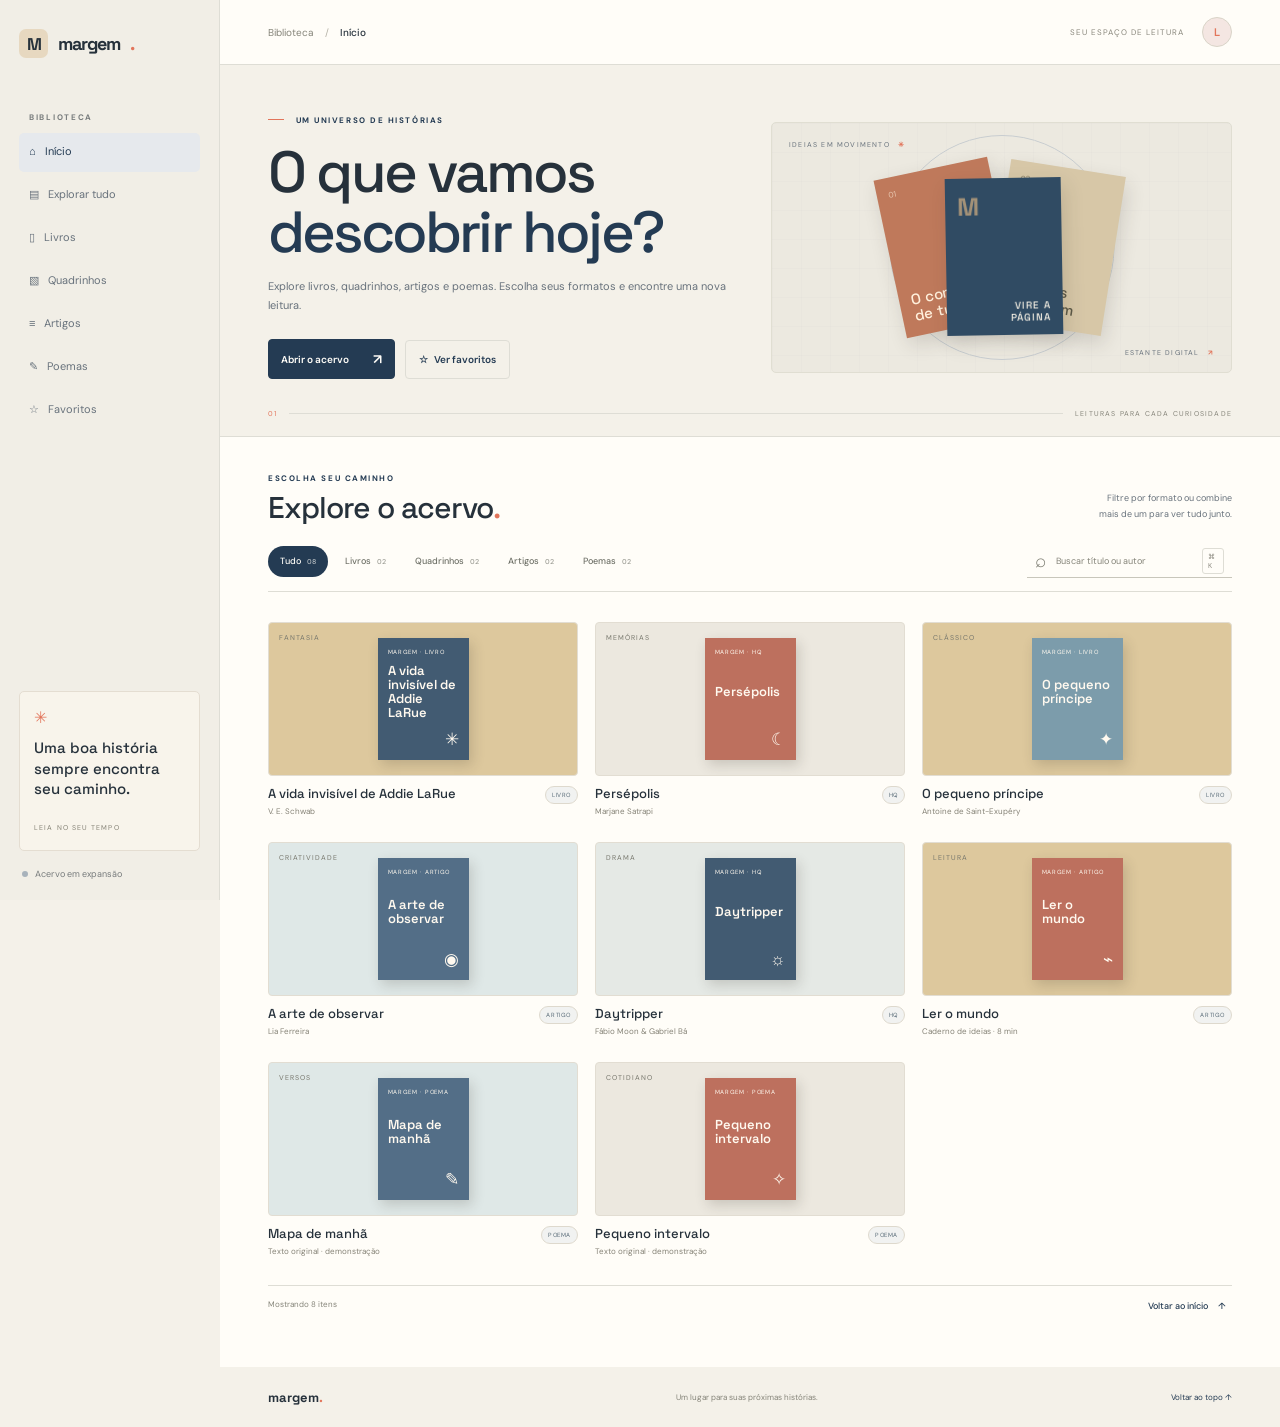
==== commit 07bd4fd9: "versão 0.23" ====
--- a/index.html
+++ b/index.html
@@ -46,7 +46,10 @@
             <div class="overline"><span></span> UM UNIVERSO DE HISTÓRIAS</div>
             <h1>O que vamos<br><em>descobrir hoje?</em></h1>
             <p>Explore livros, quadrinhos, artigos e poemas. Escolha seus formatos e encontre uma nova leitura.</p>
-            <a href="#acervo" class="primary-link">Abrir o acervo <span>↗</span></a>
+            <div class="hero-actions">
+              <a href="#acervo" class="primary-link">Abrir o acervo <span>↗</span></a>
+              <a href="#acervo" class="secondary-link" data-view="favorites">☆ &nbsp; Ver favoritos</a>
+            </div>
           </div>
           <div class="welcome-visual" role="img" aria-label="Ilustração de livros">
             <div class="visual-grid"></div>
--- a/style.css
+++ b/style.css
@@ -303,3 +303,31 @@
   background: #f7ede2;
   color: #b97557;
 }
+
+
+.hero-actions {
+  display: flex;
+  align-items: center;
+  flex-wrap: wrap;
+  gap: 10px;
+}
+
+.secondary-link {
+  min-height: 39px;
+  padding: 0 13px;
+  display: inline-flex;
+  align-items: center;
+  border: 1px solid var(--line);
+  border-radius: 4px;
+  background: transparent;
+  color: var(--olive);
+  font-size: 10px;
+  font-weight: 600;
+  text-decoration: none;
+  transition: background .18s, border-color .18s;
+}
+
+.secondary-link:hover {
+  border-color: #c9c6ba;
+  background: #eeece4;
+}
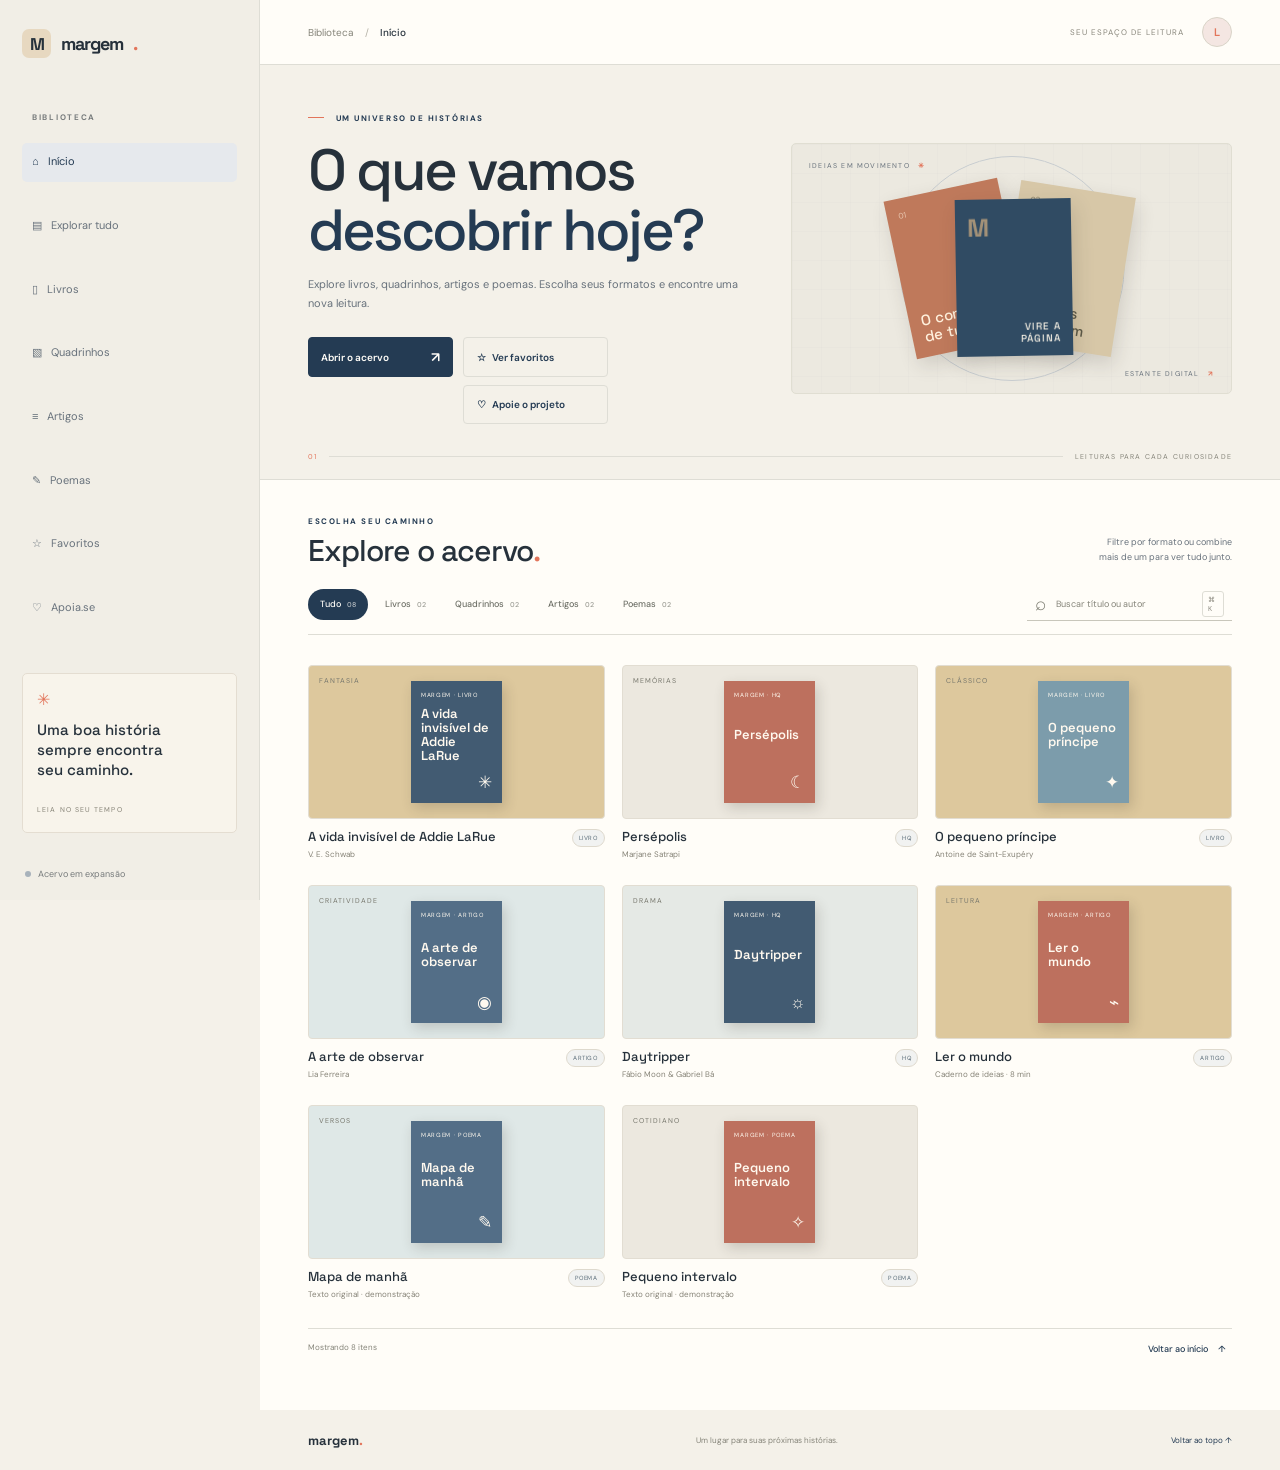
==== commit e8d05620: "versão 0.26" ====
--- a/index.html
+++ b/index.html
@@ -23,12 +23,13 @@
           <a class="nav-item" href="#acervo" data-type="Artigo">≡ &nbsp; Artigos</a>
           <a class="nav-item" href="#acervo" data-type="Poema">✎ &nbsp; Poemas</a>
           <a class="nav-item" href="#acervo" data-view="favorites">☆ &nbsp; Favoritos</a>
+          <a class="nav-item" href="apoie.html">♡ &nbsp; Apoia.se</a>
+          <div class="side-note">
+            <span>✳</span>
+            <p>Uma boa história<br>sempre encontra<br>seu caminho.</p>
+            <small>LEIA NO SEU TEMPO</small>
+          </div>
         </nav>
-        <div class="side-note">
-          <span>✳</span>
-          <p>Uma boa história<br>sempre encontra<br>seu caminho.</p>
-          <small>LEIA NO SEU TEMPO</small>
-        </div>
         <small class="status"><i></i> Acervo em expansão</small>
       </aside>
 
@@ -49,6 +50,7 @@
             <div class="hero-actions">
               <a href="#acervo" class="primary-link">Abrir o acervo <span>↗</span></a>
               <a href="#acervo" class="secondary-link" data-view="favorites">☆ &nbsp; Ver favoritos</a>
+              <a href="apoie.html" class="secondary-link">♡ &nbsp; Apoie o projeto</a>
             </div>
           </div>
           <div class="welcome-visual" role="img" aria-label="Ilustração de livros">
--- a/style.css
+++ b/style.css
@@ -23,8 +23,8 @@
   position: fixed;
   inset: 0 auto 0 0;
   z-index: 3;
-  width: 220px;
-  padding: 29px 19px 20px;
+  width: 260px;
+  padding: 29px 22px 20px;
   display: flex;
   flex-direction: column;
   background: var(--panel);
@@ -35,18 +35,30 @@
 .brand b { width: 29px; height: 29px; display: grid; place-items: center; border-radius: 7px; background: var(--olive); color: #fffdf8; font-size: 17px; }
 .brand > span, .footer-brand span { color: var(--accent); }
 .side-label { margin: 54px 0 11px 10px; color: #8d8b80; font-size: 8px; font-weight: 700; letter-spacing: 1.7px; }
-.sidebar nav { display: grid; gap: 4px; }
+.sidebar nav {
+  flex: 1 1 auto;
+  min-height: 0;
+  display: grid;
+  align-content: space-around;
+  gap: 4px;
+  overflow-y: auto;
+  scrollbar-width: thin;
+  scrollbar-color: var(--olive) var(--panel);
+}
+.sidebar nav::-webkit-scrollbar { width: 5px; }
+.sidebar nav::-webkit-scrollbar-thumb { border-radius: 5px; background: var(--olive); }
 .nav-item { min-height: 39px; padding: 11px 10px; border-radius: 5px; color: #6e7168; font-size: 11px; text-decoration: none; transition: color .18s, background .18s; }
 .nav-item:hover { background: #e9e7de; color: var(--text); }
 .nav-item.active { background: #e6e8df; color: var(--olive); }
 .side-note { margin-top: auto; padding: 15px 14px; border: 1px solid #dfd9ca; border-radius: 5px; background: #f7f3e9; }
+.sidebar nav .side-note { margin: 20px 0 8px; }
 .side-note span { color: var(--accent); font-size: 16px; }
 .side-note p { margin: 10px 0 15px; color: var(--text); font: 500 15px/1.35 var(--display); }
 .side-note small { color: #858276; font-size: 7px; letter-spacing: 1.1px; }
 .status { padding: 17px 3px 0; color: #858479; font-size: 9px; }
 .status i { width: 6px; height: 6px; display: inline-block; margin-right: 5px; border-radius: 50%; background: #93a084; }
 
-main { min-height: 100vh; margin-left: 220px; }
+main { min-height: 100vh; margin-left: 260px; }
 .topbar { height: 65px; padding: 0 48px; display: flex; align-items: center; justify-content: space-between; border-bottom: 1px solid var(--line); background: var(--surface); }
 .breadcrumb { color: #858479; font-size: 10px; }
 .breadcrumb span { margin: 0 8px; color: #b5b2a7; }
@@ -160,8 +172,8 @@
 @keyframes rise { from { opacity: 0; transform: translateY(4px); } to { opacity: 1; transform: none; } }
 
 @media (max-width: 1000px) {
-  .sidebar { width: 195px; }
-  main { margin-left: 195px; }
+  .sidebar { width: 225px; }
+  main { margin-left: 225px; }
   .topbar, .welcome, .catalog-section, footer { padding-right: 28px; padding-left: 28px; }
   .welcome { gap: 24px; }
   .welcome-index { right: 28px; left: 28px; }
@@ -169,52 +181,73 @@
 }
 
 @media (max-width: 720px) {
-  .sidebar { position: static; width: auto; padding: 14px 18px 12px; border-right: 0; border-bottom: 1px solid var(--line); }
-  .sidebar .brand { margin-bottom: 12px; }
+  .sidebar { position: static; width: auto; padding: 17px 18px 14px; border-right: 0; border-bottom: 1px solid var(--line); }
+  .sidebar .brand { margin-bottom: 14px; font-size: 20px; }
   .side-label, .side-note, .status { display: none; }
-  .sidebar nav { display: flex; gap: 3px; overflow-x: auto; scrollbar-width: none; }
-  .sidebar nav::-webkit-scrollbar { display: none; }
-  .nav-item { min-height: 33px; flex: 0 0 auto; padding: 9px 8px; font-size: 9px; }
+  .sidebar nav {
+    flex: 0 0 auto;
+    display: flex;
+    flex-wrap: nowrap;
+    gap: 3px;
+    overflow-x: auto;
+    overflow-y: hidden;
+    max-height: none;
+    padding-bottom: 5px;
+    scrollbar-width: thin;
+    scrollbar-color: var(--olive) var(--panel);
+  }
+  .sidebar nav::-webkit-scrollbar { height: 4px; }
+  .sidebar nav::-webkit-scrollbar-thumb { border-radius: 4px; background: var(--olive); }
+  .nav-item { min-height: 42px; flex: 0 0 auto; padding: 12px 11px; font-size: 12px; }
   main { margin-left: 0; }
-  .topbar { height: 50px; padding: 0 20px; }
+  .topbar { height: 58px; padding: 0 20px; }
+  .breadcrumb { font-size: 12px; }
   .date-label { display: none; }
-  .welcome { grid-template-columns: 1fr; gap: 20px; padding: 35px 20px 50px; }
-  h1 { font-size: 49px; }
-  .welcome-visual { height: 218px; }
+  .welcome { grid-template-columns: 1fr; gap: 24px; padding: 42px 20px 54px; }
+  .welcome-copy > p { font-size: 14px; line-height: 1.75; }
+  .hero-actions { grid-template-columns: repeat(2, minmax(0, 1fr)); gap: 10px; }
+  .hero-actions > a { width: 100%; min-height: 46px; padding-right: 12px; padding-left: 12px; font-size: 12px; }
+  h1 { font-size: 53px; }
+  .welcome-visual { height: 240px; }
   .welcome-index { right: 20px; left: 20px; }
-  .catalog-section { padding: 30px 20px 39px; }
+  .catalog-section { padding: 38px 20px 46px; }
   .section-topline > p { display: none; }
-  .section-topline h2 { font-size: 27px; }
+  .section-topline h2 { font-size: 31px; }
   .catalog-controls { align-items: flex-start; flex-direction: column; gap: 10px; }
   .filters { width: 100%; gap: 2px; }
-  .filter-button { padding: 0 8px; font-size: 8px; }
-  .search-box { width: 100%; }
+  .filter-button { min-height: 38px; padding: 0 10px; font-size: 11px; }
+  .search-box { width: 100%; height: 42px; }
+  .search-box input { font-size: 13px; }
   .search-box input { flex: 1; }
-  .catalog-grid { grid-template-columns: repeat(2, minmax(0, 1fr)); gap: 18px 12px; }
-  .card-art { height: 139px; }
-  .cover { width: 82px; height: 111px; }
+  .catalog-grid { grid-template-columns: repeat(2, minmax(0, 1fr)); gap: 23px 14px; }
+  .card-art { height: 165px; }
+  .cover { width: 94px; height: 128px; }
+  .card-title { font-size: 14px; }
+  .card-author { font-size: 10px; }
+  .card-type { font-size: 8px; }
   .quote-band { flex-wrap: wrap; gap: 8px 12px; }
   .quote-band p { max-width: 72%; font-size: 17px; }
   .quote-credit { width: 100%; text-align: center; }
-  footer { padding: 16px 20px; }
+  footer { padding: 20px; font-size: 10px; }
   footer > span { display: none; }
 }
 
 @media (max-width: 600px) {
-  .item-dialog { width: calc(100vw - 20px); max-width: 520px; max-height: calc(100dvh - 20px); padding: 22px 16px 18px; }
-  .detail { grid-template-columns: 76px minmax(0, 1fr); gap: 10px; }
-  .detail-cover { width: 76px; min-height: 108px; height: 108px; padding: 6px; font-size: 13px; }
-  .detail h3 { margin: 5px 0; font-size: 17px; }
-  .detail p { margin: 5px 0; font-size: 9px; line-height: 1.45; }
-  .detail-actions { gap: 5px; margin-top: 10px; }
-  .pdf-link { min-height: 36px; padding: 0 8px; gap: 6px; font-size: 8px; }
-  .page-controls button { width: 32px; height: 36px; }
-  .page-controls input { width: 40px; height: 36px; }
+  .item-dialog { width: calc(100vw - 16px); max-width: 540px; max-height: calc(100dvh - 16px); padding: 26px 18px 20px; }
+  .detail { grid-template-columns: 86px minmax(0, 1fr); gap: 12px; }
+  .detail-cover { width: 86px; min-height: 120px; height: 120px; padding: 7px; font-size: 14px; }
+  .detail h3 { margin: 6px 0; font-size: 19px; }
+  .detail p { margin: 7px 0; font-size: 12px; line-height: 1.5; }
+  .detail-actions { gap: 8px; margin-top: 12px; }
+  .pdf-link { min-height: 42px; padding: 0 10px; gap: 7px; font-size: 10px; }
+  .reading-progress > label { font-size: 10px; }
+  .page-controls button { width: 38px; height: 42px; }
+  .page-controls input { width: 44px; height: 42px; font-size: 15px; }
 }
 
 @media (max-width: 380px) {
   .page-total, .reading-progress > label { display: none; }
-  .card-title { font-size: 11px; }
+  .card-title { font-size: 13px; }
 }
 /* Cores restauradas da versão do contador */
 :root {
@@ -306,14 +339,22 @@
 
 
 .hero-actions {
-  display: flex;
-  align-items: center;
-  flex-wrap: wrap;
-  gap: 10px;
+  display: grid;
+  grid-template-columns: repeat(2, minmax(0, 145px));
+  gap: 8px 10px;
+}
+
+.hero-actions > a {
+  width: 145px;
+  min-height: 39px;
+  justify-content: space-between;
+}
+
+.hero-actions > a:nth-child(3) {
+  grid-column: 2;
 }
 
 .secondary-link {
-  min-height: 39px;
   padding: 0 13px;
   display: inline-flex;
   align-items: center;
@@ -331,3 +372,178 @@
   border-color: #c9c6ba;
   background: #eeece4;
 }
+
+/* Página de apoio */
+.breadcrumb a {
+  color: inherit;
+  text-decoration: none;
+}
+
+.breadcrumb a:hover {
+  color: var(--olive);
+}
+
+.support-main {
+  display: flex;
+  flex-direction: column;
+}
+
+.support-page {
+  position: relative;
+  width: 100%;
+  max-width: 1250px;
+  min-height: min(650px, calc(100vh - 125px));
+  margin: auto;
+  padding: 76px 8%;
+  display: grid;
+  grid-template-columns: 1.1fr .9fr;
+  align-items: center;
+  gap: 64px;
+}
+
+.support-copy h1 {
+  margin-top: 19px;
+}
+
+.support-copy > p:not(.support-note) {
+  max-width: 450px;
+  margin: 0 0 25px;
+  color: var(--muted);
+  font-size: 12px;
+  line-height: 1.9;
+}
+
+.support-button {
+  min-height: 43px;
+  gap: 30px;
+  font-size: 11px;
+}
+
+.support-note {
+  margin: 13px 0 0;
+  color: #858479;
+  font-size: 9px;
+}
+
+.support-card {
+  position: relative;
+  min-height: 310px;
+  padding: 30px;
+  border: 1px solid var(--line);
+  border-radius: 5px;
+  background: var(--surface);
+}
+
+.support-icon {
+  width: 40px;
+  height: 40px;
+  display: grid;
+  place-items: center;
+  border-radius: 50%;
+  background: #f4e6e2;
+  color: var(--accent);
+  font-size: 21px;
+}
+
+.support-card-label {
+  margin: 28px 0 10px;
+  color: var(--olive);
+  font-size: 8px;
+  font-weight: 700;
+  letter-spacing: 1.2px;
+}
+
+.support-card h2 {
+  margin: 0;
+  color: var(--text);
+  font: 500 27px/1.2 var(--display);
+  letter-spacing: -.8px;
+}
+
+.support-divider {
+  height: 1px;
+  margin: 22px 0 16px;
+  background: var(--line);
+}
+
+.support-card > p:last-of-type {
+  max-width: 300px;
+  margin: 0;
+  color: var(--muted);
+  font-size: 10px;
+  line-height: 1.7;
+}
+
+.support-card > a {
+  position: absolute;
+  right: 30px;
+  bottom: 25px;
+  left: 30px;
+  display: flex;
+  justify-content: space-between;
+  color: var(--olive);
+  font-size: 10px;
+  font-weight: 600;
+  text-decoration: none;
+}
+
+.support-index {
+  position: absolute;
+  right: 8%;
+  bottom: 25px;
+  left: 8%;
+  display: flex;
+  align-items: center;
+  gap: 12px;
+  color: #858479;
+  font-size: 7px;
+  letter-spacing: 1.2px;
+}
+
+.support-index span:first-child {
+  color: var(--accent);
+  font-size: 12px;
+}
+
+.support-index i {
+  height: 1px;
+  flex: 1;
+  background: var(--line);
+}
+
+@media (max-width: 1000px) {
+  .support-page {
+    gap: 35px;
+    padding-right: 6%;
+    padding-left: 6%;
+  }
+}
+
+@media (max-width: 720px) {
+  .support-page {
+    min-height: auto;
+    grid-template-columns: 1fr;
+    gap: 32px;
+    padding: 48px 20px 72px;
+  }
+
+  .support-copy h1 {
+    font-size: 47px;
+  }
+
+  .support-card {
+    min-height: 290px;
+    padding: 24px;
+  }
+
+  .support-card > a {
+    right: 24px;
+    left: 24px;
+  }
+
+  .support-index {
+    right: 20px;
+    bottom: 25px;
+    left: 20px;
+  }
+}
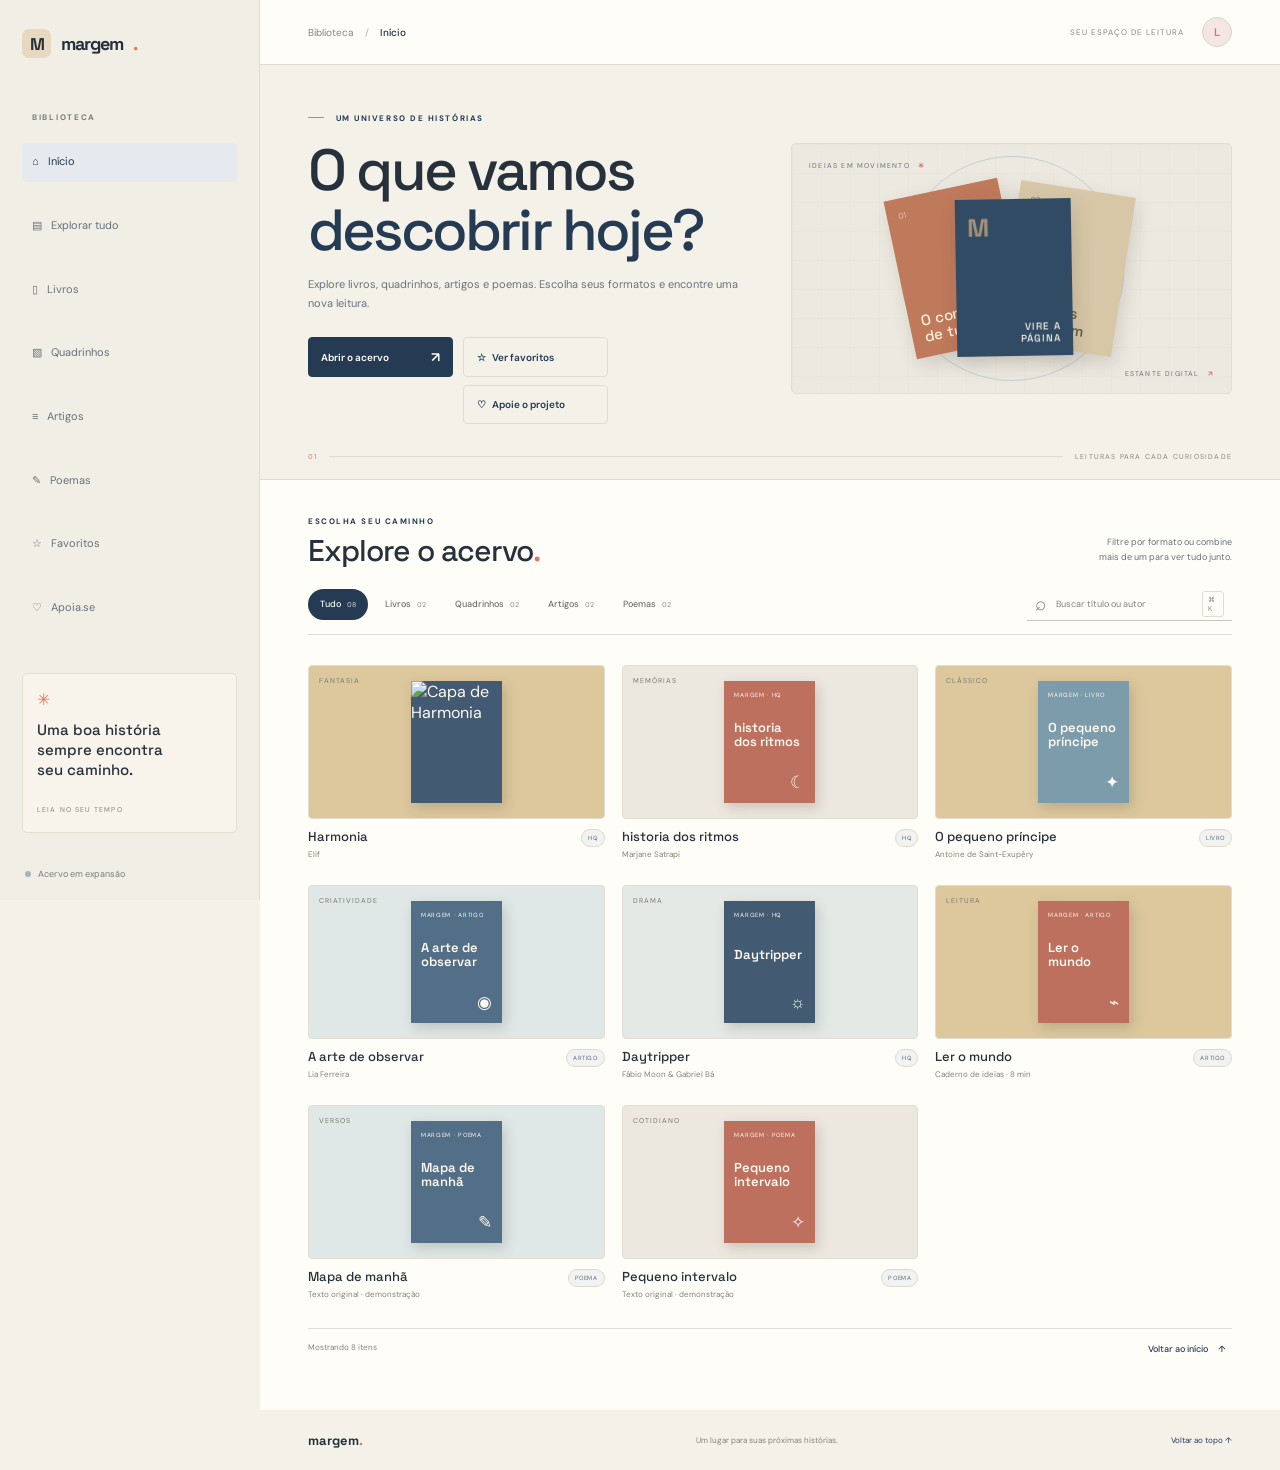
==== commit d569da43: "versao 2.8" ====
--- a/index.html
+++ b/index.html
@@ -78,9 +78,11 @@
             <div class="filters" role="group" aria-label="Filtrar por formato">
               <button class="filter-button selected" type="button" data-filter="Todos" aria-pressed="true">Tudo <span>08</span></button>
               <button class="filter-button" type="button" data-filter="Livro" aria-pressed="false">Livros <span>02</span></button>
-              <button class="filter-button" type="button" data-filter="HQ" aria-pressed="false">Quadrinhos <span>02</span></button>
-              <button class="filter-button" type="button" data-filter="Artigo" aria-pressed="false">Artigos <span>02</span></button>
-              <button class="filter-button" type="button" data-filter="Poema" aria-pressed="false">Poemas <span>02</span></button>
+              <div class="filter-pair">
+                <button class="filter-button" type="button" data-filter="HQ" aria-pressed="false">Quadrinhos <span>02</span></button>
+                <button class="filter-button" type="button" data-filter="Artigo" aria-pressed="false">Artigos <span>02</span></button>
+                <button class="filter-button" type="button" data-filter="Poema" aria-pressed="false">Poemas <span>02</span></button>
+              </div>
             </div>
             <label class="search-box">
               <span aria-hidden="true">⌕</span>
@@ -113,6 +115,7 @@
 
     <dialog id="dialog" class="item-dialog">
       <button id="favorite-toggle" class="favorite-toggle" type="button" aria-label="Adicionar aos favoritos" aria-pressed="false">☆</button>
+      <button id="share-item" class="share-toggle" type="button" aria-label="Compartilhar este item">↗</button>
       <button class="close" type="button" aria-label="Fechar">×</button>
       <div id="details"></div>
     </dialog>
--- a/style.css
+++ b/style.css
@@ -102,8 +102,9 @@
 .section-topline h2 span { color: var(--accent); }
 .section-topline > p { margin: 0 0 2px; color: var(--muted); font-size: 9px; line-height: 1.7; text-align: right; }
 .catalog-controls { display: flex; align-items: center; justify-content: space-between; gap: 12px; padding-bottom: 13px; border-bottom: 1px solid var(--line); }
-.filters { display: flex; flex-wrap: wrap; gap: 5px; }
-.filter-button { min-height: 31px; padding: 0 11px; border: 1px solid transparent; border-radius: 18px; background: transparent; color: #6f7168; font: 500 9px var(--sans); cursor: pointer; transition: background .18s, border-color .18s; }
+.filters { display: flex; flex-wrap: nowrap; gap: 5px; max-width: 100%; }
+.filter-pair { display: flex; flex: 0 0 auto; gap: 5px; }
+.filter-button { min-height: 31px; flex: 0 0 auto; padding: 0 11px; border: 1px solid transparent; border-radius: 18px; background: transparent; color: #6f7168; font: 500 9px var(--sans); cursor: pointer; transition: background .18s, border-color .18s; }
 .filter-button:hover { border-color: #d1d0c5; }
 .filter-button.selected { background: var(--olive); color: #fffdf8; }
 .filter-button span { margin-left: 4px; font-size: 7px; opacity: .7; }
@@ -154,6 +155,10 @@
 .detail h3 { margin: 7px 0; color: var(--text); font: 500 21px/1.2 var(--display); }
 .detail p { margin: 8px 0; color: var(--muted); font-size: 10px; line-height: 1.6; }
 .detail small { color: var(--olive); font-size: 7px; font-weight: 700; letter-spacing: 1px; text-transform: uppercase; }
+.social-links { margin: 9px 0 12px; display: flex; flex-wrap: wrap; gap: 6px; }
+.social-links a { min-height: 29px; padding: 0 8px; display: inline-flex; align-items: center; gap: 5px; border: 1px solid var(--line); border-radius: 16px; color: var(--olive); font-size: 9px; text-decoration: none; }
+.social-links a:hover { border-color: #c9c6ba; background: #f4f1e9; }
+.social-links a span { font-size: 12px; font-weight: 700; }
 .detail .poem-text { white-space: pre-line; }
 .detail-actions { grid-column: 1 / -1; margin-top: 4px; display: flex; align-items: center; justify-content: space-between; gap: 8px; }
 .pdf-link { min-height: 36px; padding: 0 11px; display: inline-flex; flex: 0 0 auto; align-items: center; gap: 9px; border: 1px solid var(--olive); border-radius: 4px; background: var(--olive); color: #fffdf8; font: 600 9px var(--sans); text-decoration: none; cursor: pointer; }
@@ -215,7 +220,8 @@
   .section-topline h2 { font-size: 31px; }
   .catalog-controls { align-items: flex-start; flex-direction: column; gap: 10px; }
   .filters { width: 100%; gap: 2px; }
-  .filter-button { min-height: 38px; padding: 0 10px; font-size: 11px; }
+  .filters, .filter-pair { gap: 2px; }
+  .filter-button { min-height: 34px; padding: 0 6px; font-size: 8.5px; }
   .search-box { width: 100%; height: 42px; }
   .search-box input { font-size: 13px; }
   .search-box input { flex: 1; }
@@ -238,6 +244,8 @@
   .detail-cover { width: 86px; min-height: 120px; height: 120px; padding: 7px; font-size: 14px; }
   .detail h3 { margin: 6px 0; font-size: 19px; }
   .detail p { margin: 7px 0; font-size: 12px; line-height: 1.5; }
+  .social-links { margin: 8px 0 10px; gap: 5px; }
+  .social-links a { min-height: 33px; padding: 0 9px; font-size: 10px; }
   .detail-actions { gap: 8px; margin-top: 12px; }
   .pdf-link { min-height: 42px; padding: 0 10px; gap: 7px; font-size: 10px; }
   .reading-progress > label { font-size: 10px; }
@@ -248,6 +256,8 @@
 @media (max-width: 380px) {
   .page-total, .reading-progress > label { display: none; }
   .card-title { font-size: 13px; }
+  .filter-button { padding-right: 5px; padding-left: 5px; font-size: 9px; }
+  .filter-button span { display: none; }
 }
 /* Cores restauradas da versão do contador */
 :root {
@@ -330,6 +340,27 @@
   cursor: pointer;
 }
 
+.share-toggle {
+  position: absolute;
+  z-index: 2;
+  top: 8px;
+  right: 84px;
+  width: 30px;
+  height: 30px;
+  border: 1px solid var(--line);
+  border-radius: 50%;
+  background: #f8f6f0;
+  color: var(--olive);
+  font-size: 16px;
+  line-height: 1;
+  cursor: pointer;
+}
+
+.share-toggle:hover {
+  border-color: #c9c6ba;
+  background: #eeece4;
+}
+
 .favorite-toggle:hover,
 .favorite-toggle.is-favorite {
   border-color: #d8b28f;
